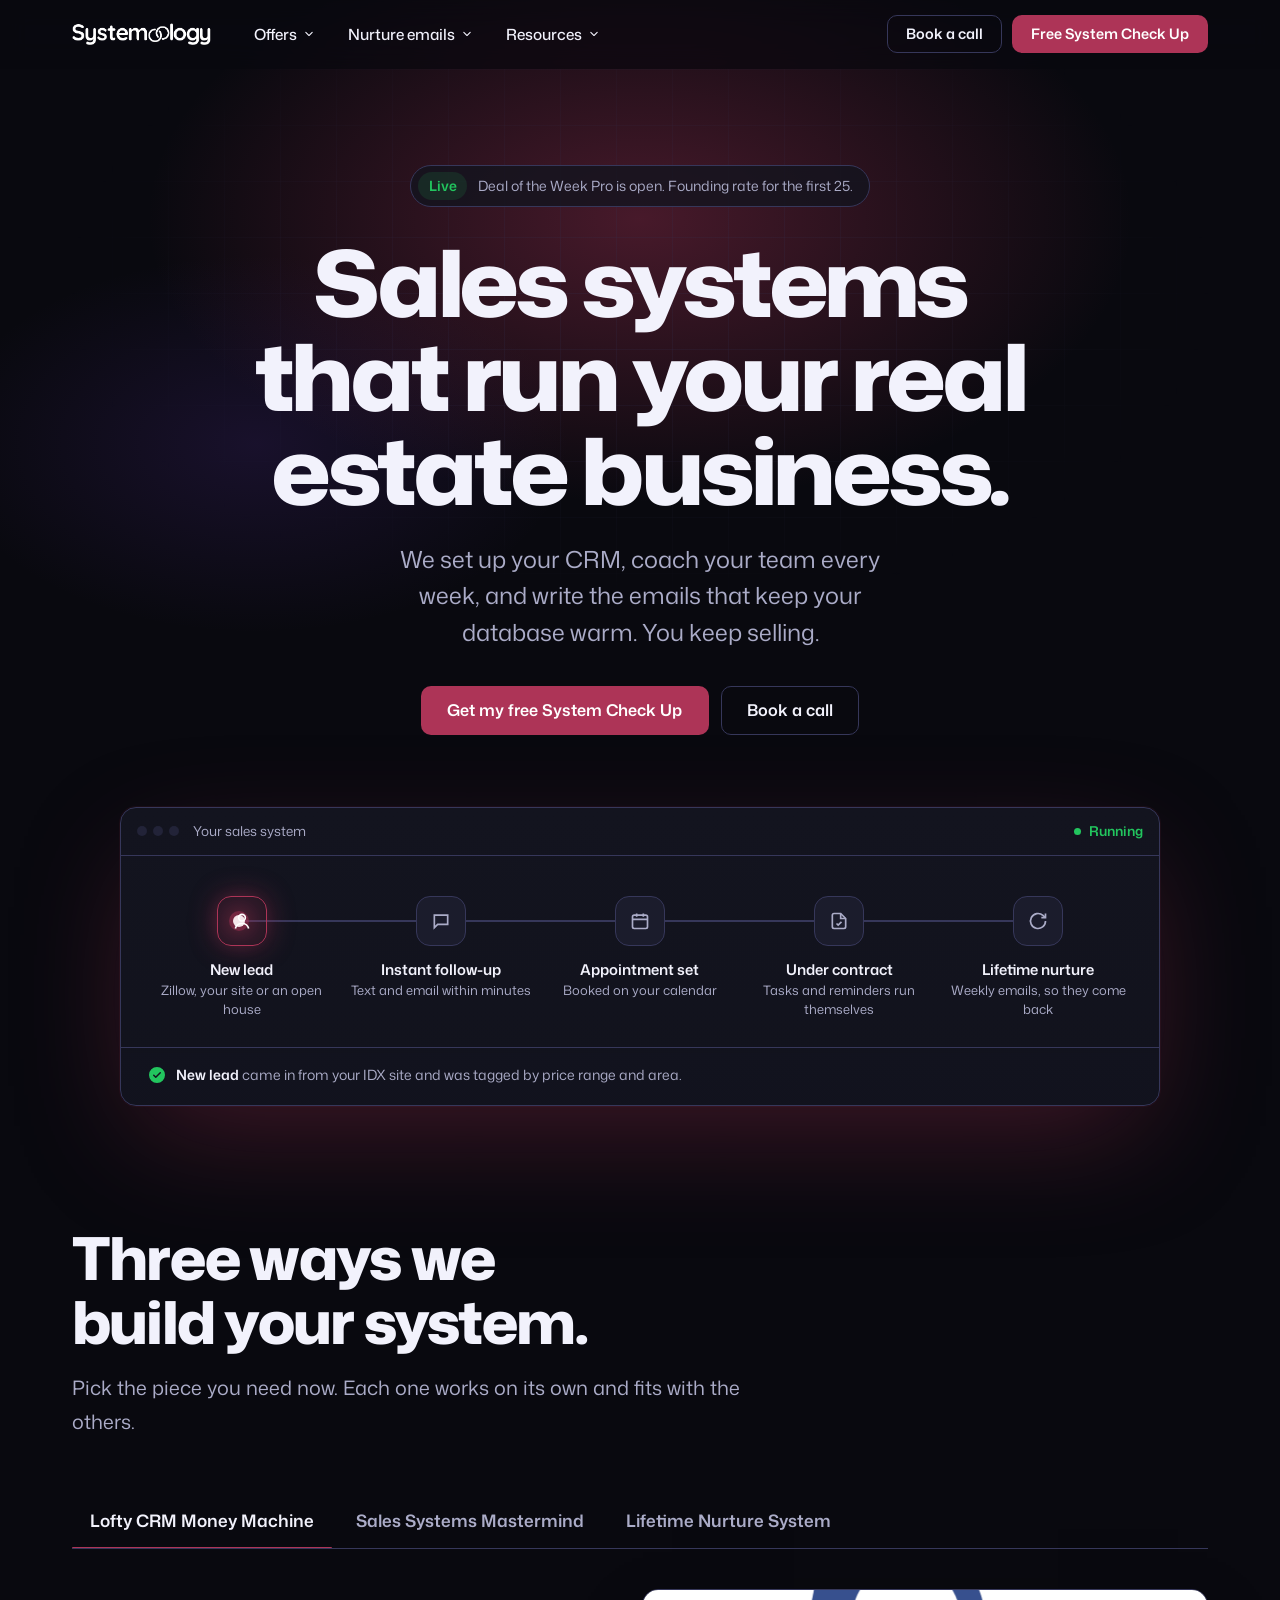
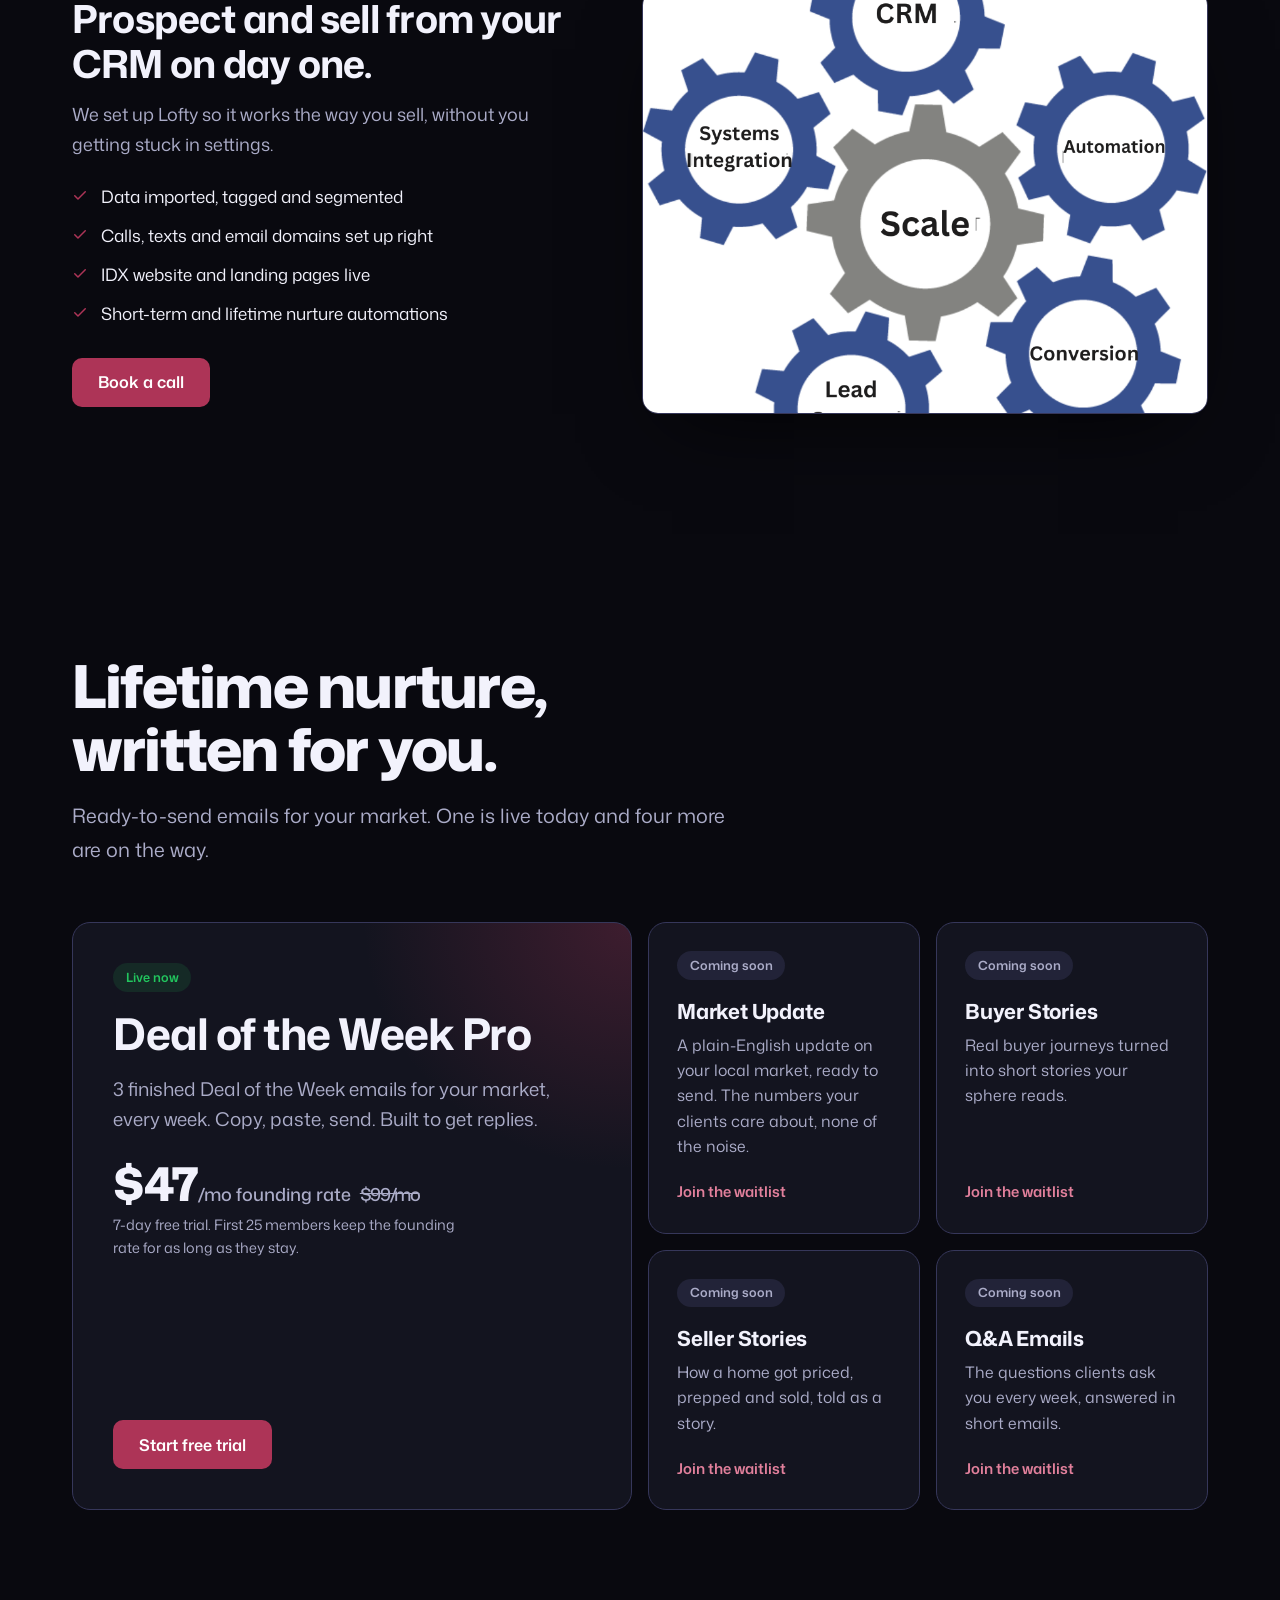
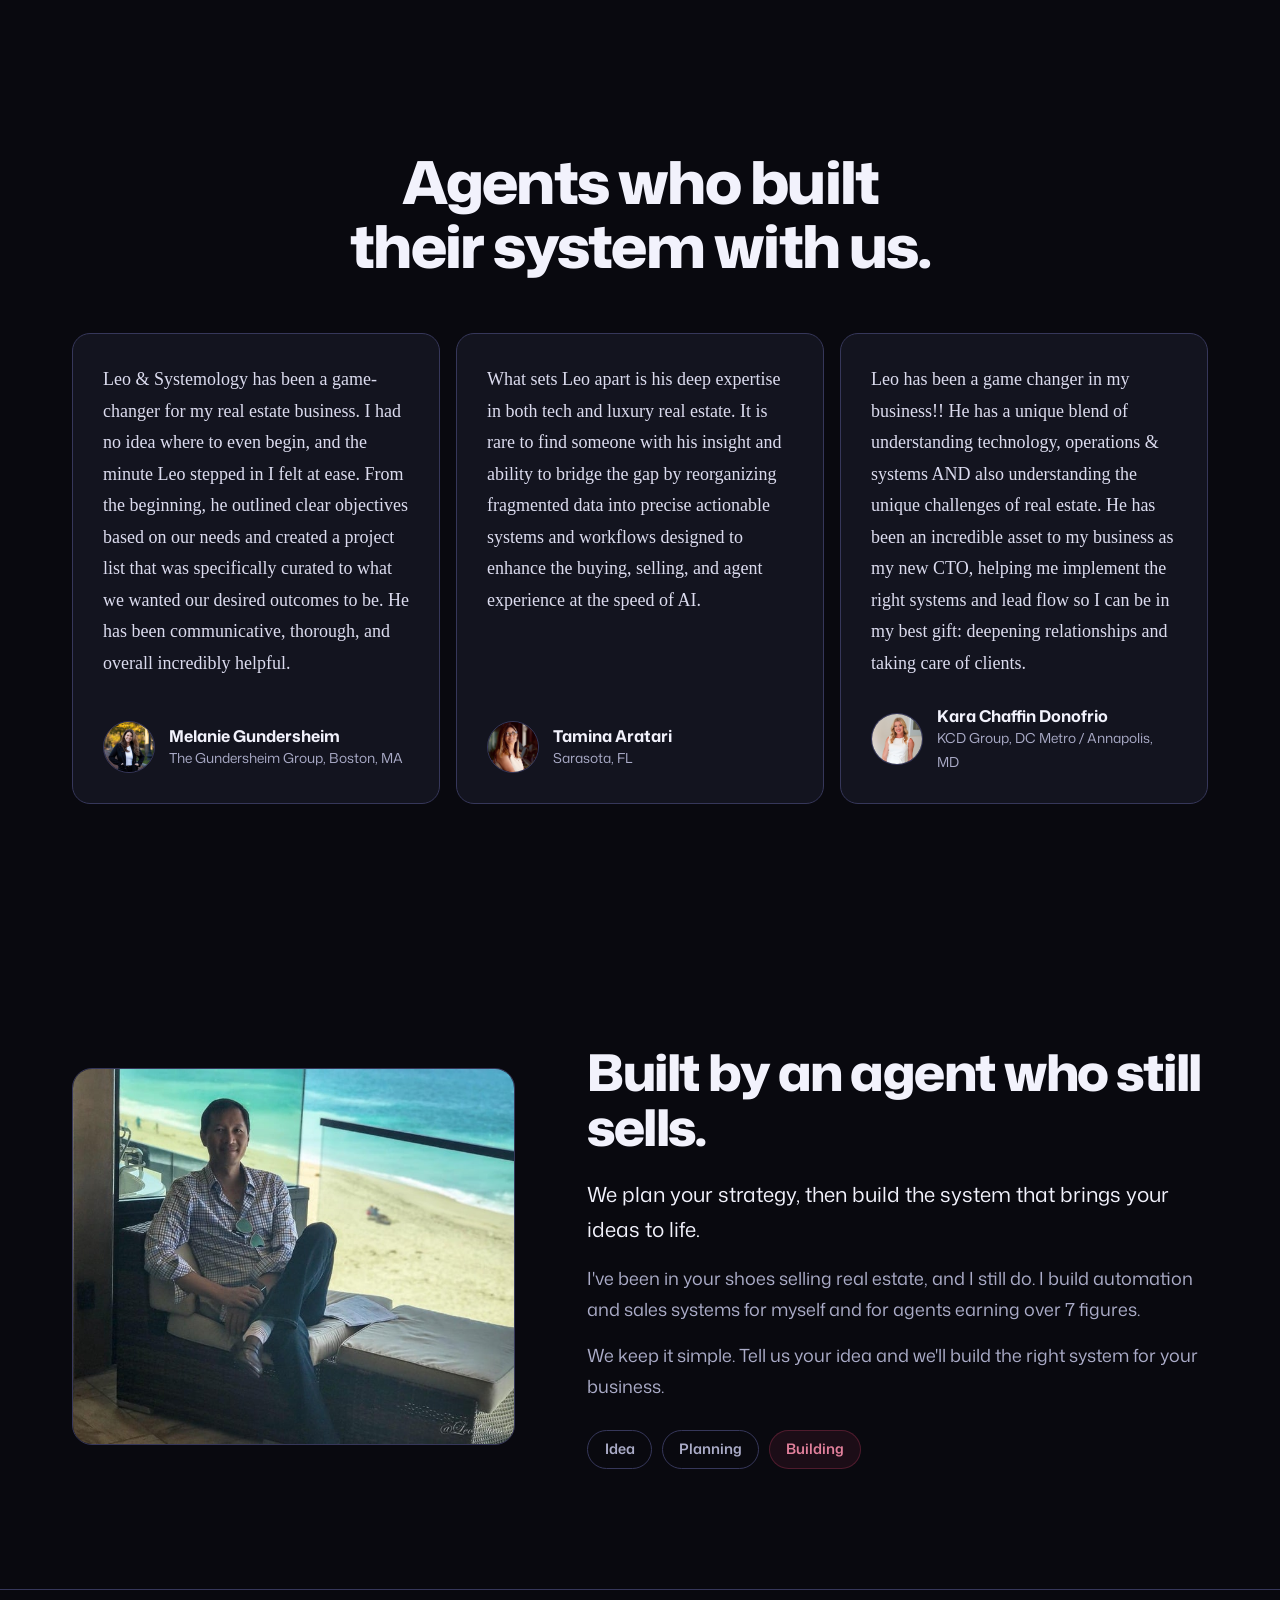
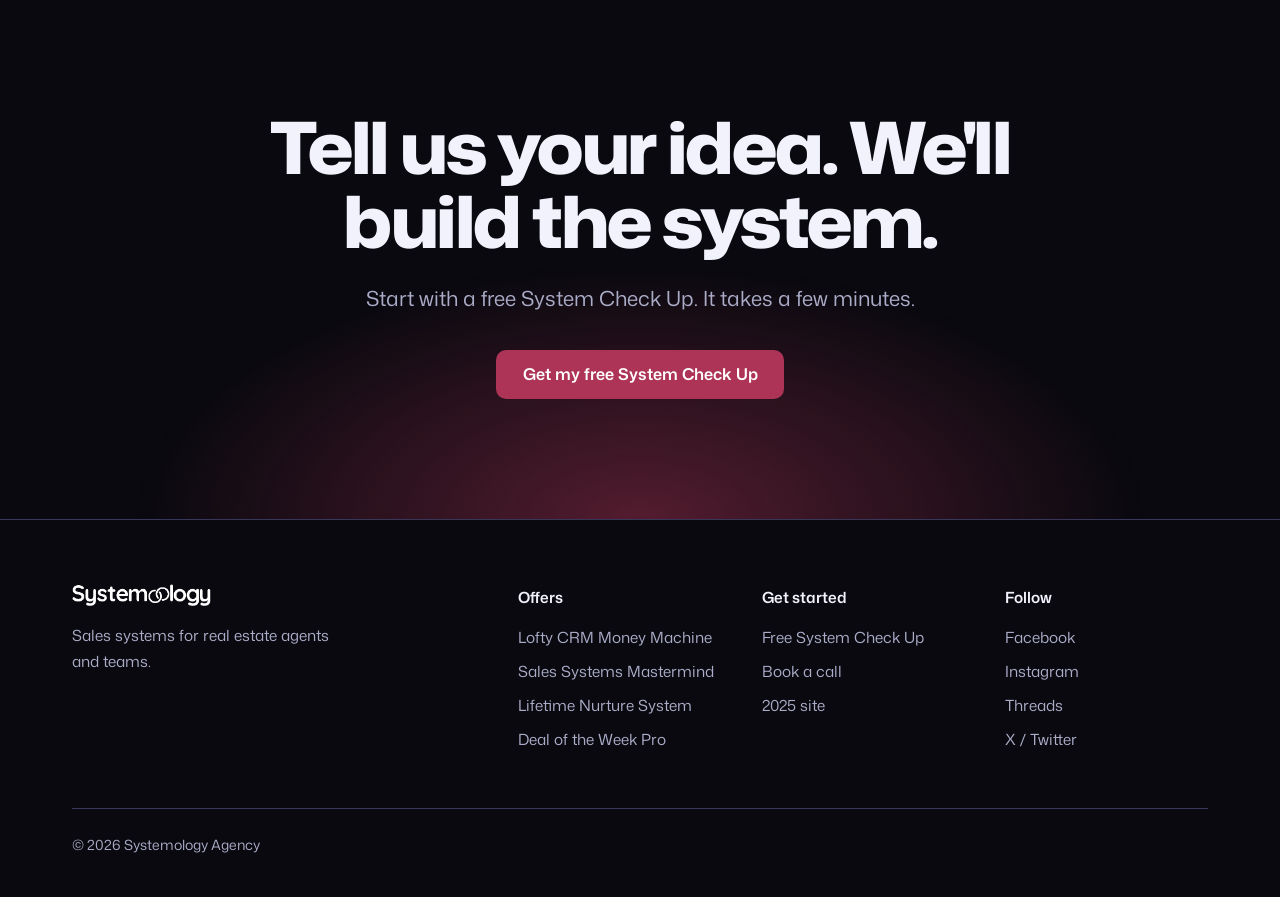
==== index.html @ 3170db70 "Move 2025 homepage to /2025 and launch new homepage New dark homepage modeled on github.com/home lay" ====
<!doctype html>
<html lang="en">
<head>
<meta charset="utf-8">
<meta name="viewport" content="width=device-width, initial-scale=1">
<title>Systemology Agency | Sales systems for real estate agents and teams</title>
<meta name="description" content="Systemology builds sales systems for real estate agents and teams: Lofty CRM setup, a weekly sales systems mastermind, and lifetime nurture emails.">
<meta property="og:title" content="Systemology Agency">
<meta property="og:description" content="Sales systems that run your real estate business. CRM setup, weekly coaching, and lifetime nurture emails.">
<meta property="og:type" content="website">
<meta name="theme-color" content="#09090f">
<link rel="icon" type="image/png" href="/assets/favicon.png">
<link rel="apple-touch-icon" href="/assets/favicon.png">
<link rel="preconnect" href="https://fonts.googleapis.com">
<link rel="preconnect" href="https://fonts.gstatic.com" crossorigin>
<link href="https://fonts.googleapis.com/css2?family=Mona+Sans:wdth,wght@75..125,400..900&display=swap" rel="stylesheet">
<link rel="stylesheet" href="/assets/home.css">
</head>
<body>

<header class="hdr" id="hdr">
  <div class="wrap">
    <a class="brand" href="/" target="_blank" rel="noopener noreferrer"><img src="/assets/logo.png" alt="Systemology"></a>
    <ul class="menu" id="menu">
      <li>
        <button class="menu-btn" aria-expanded="false">Offers <svg width="12" height="12" viewBox="0 0 16 16" fill="currentColor" aria-hidden="true"><path d="M12.78 5.22a.75.75 0 0 1 0 1.06l-4.25 4.25a.75.75 0 0 1-1.06 0L3.22 6.28a.75.75 0 0 1 1.06-1.06L8 8.94l3.72-3.72a.75.75 0 0 1 1.06 0Z"/></svg></button>
        <div class="mega">
          <a href="https://calendly.com/leochenrealtor/sss" target="_blank" rel="noopener noreferrer"><div class="ico"><svg width="18" height="18" viewBox="0 0 24 24" fill="none" stroke="currentColor" stroke-width="2" aria-hidden="true"><circle cx="12" cy="12" r="3"/><path d="M12 2v3M12 19v3M4.2 4.2l2.1 2.1M17.7 17.7l2.1 2.1M2 12h3M19 12h3M4.2 19.8l2.1-2.1M17.7 6.3l2.1-2.1"/></svg></div><div><b>Lofty CRM Money Machine</b><span>Your CRM set up to prospect and sell on day one</span></div></a>
          <a href="https://calendly.com/leochenrealtor/sss" target="_blank" rel="noopener noreferrer"><div class="ico"><svg width="18" height="18" viewBox="0 0 24 24" fill="none" stroke="currentColor" stroke-width="2" aria-hidden="true"><circle cx="9" cy="8" r="3.5"/><path d="M2.5 20c.8-3.5 3.4-5.5 6.5-5.5s5.7 2 6.5 5.5"/><path d="M16 4.5a3.5 3.5 0 0 1 0 7M18 14.8c1.9.8 3.1 2.6 3.5 5.2"/></svg></div><div><b>Sales Systems Mastermind</b><span>Weekly group coaching, Tuesdays at 1pm PT</span></div></a>
          <a href="/ltn/" target="_blank" rel="noopener noreferrer"><div class="ico"><svg width="18" height="18" viewBox="0 0 24 24" fill="none" stroke="currentColor" stroke-width="2" aria-hidden="true"><rect x="3" y="5" width="18" height="14" rx="2"/><path d="m3 7 9 6 9-6"/></svg></div><div><b>Lifetime Nurture System</b><span>Emails that keep your database warm for life</span></div></a>
        </div>
      </li>
      <li>
        <button class="menu-btn" aria-expanded="false">Nurture emails <svg width="12" height="12" viewBox="0 0 16 16" fill="currentColor" aria-hidden="true"><path d="M12.78 5.22a.75.75 0 0 1 0 1.06l-4.25 4.25a.75.75 0 0 1-1.06 0L3.22 6.28a.75.75 0 0 1 1.06-1.06L8 8.94l3.72-3.72a.75.75 0 0 1 1.06 0Z"/></svg></button>
        <div class="mega">
          <a href="https://systemology.agency/deal-of-the-week-pro/" target="_blank" rel="noopener noreferrer"><div class="ico"><svg width="18" height="18" viewBox="0 0 24 24" fill="none" stroke="currentColor" stroke-width="2" aria-hidden="true"><path d="M3 11 12 4l9 7"/><path d="M5 10v10h14V10"/></svg></div><div><b>Deal of the Week Pro</b><span>3 finished emails for your market, every Tuesday</span></div></a>
          <a href="/ltn/" target="_blank" rel="noopener noreferrer"><div class="ico"><svg width="18" height="18" viewBox="0 0 24 24" fill="none" stroke="currentColor" stroke-width="2" aria-hidden="true"><path d="M3 20h18M6 16l4-5 3 3 5-7"/></svg></div><div><b>Market Update</b><span>Your local numbers in plain English. Coming soon</span></div></a>
          <a href="/ltn/" target="_blank" rel="noopener noreferrer"><div class="ico"><svg width="18" height="18" viewBox="0 0 24 24" fill="none" stroke="currentColor" stroke-width="2" aria-hidden="true"><path d="M4 5h16v11H8l-4 4z"/></svg></div><div><b>Buyer, seller and Q&amp;A emails</b><span>Stories and answers your sphere reads. Coming soon</span></div></a>
        </div>
      </li>
      <li>
        <button class="menu-btn" aria-expanded="false">Resources <svg width="12" height="12" viewBox="0 0 16 16" fill="currentColor" aria-hidden="true"><path d="M12.78 5.22a.75.75 0 0 1 0 1.06l-4.25 4.25a.75.75 0 0 1-1.06 0L3.22 6.28a.75.75 0 0 1 1.06-1.06L8 8.94l3.72-3.72a.75.75 0 0 1 1.06 0Z"/></svg></button>
        <div class="mega">
          <a href="https://268whexy4zj.typeform.com/to/Vnj4U1fK" target="_blank" rel="noopener noreferrer"><div class="ico"><svg width="18" height="18" viewBox="0 0 24 24" fill="none" stroke="currentColor" stroke-width="2" aria-hidden="true"><path d="M9 11l3 3 8-8"/><path d="M20 12v7a2 2 0 0 1-2 2H5a2 2 0 0 1-2-2V5a2 2 0 0 1 2-2h11"/></svg></div><div><b>Free System Check Up</b><span>A short form, then a plan for your business</span></div></a>
          <a href="https://www.facebook.com/groups/2193749534159104" target="_blank" rel="noopener noreferrer"><div class="ico"><svg width="18" height="18" viewBox="0 0 24 24" fill="none" stroke="currentColor" stroke-width="2" aria-hidden="true"><circle cx="12" cy="12" r="9"/><path d="M8 14s1.5 2 4 2 4-2 4-2M9 9h.01M15 9h.01"/></svg></div><div><b>Facebook community</b><span>Agents swapping what works in their systems</span></div></a>
        </div>
      </li>
      <li class="m-only"><a class="btn primary" href="https://268whexy4zj.typeform.com/to/Vnj4U1fK" target="_blank" rel="noopener noreferrer">Get my free System Check Up</a></li>
      <li class="m-only"><a class="btn ghost" href="https://calendly.com/leochenrealtor/sss" target="_blank" rel="noopener noreferrer">Book a call</a></li>
    </ul>
    <div class="hdr-cta">
      <a class="btn ghost sm" href="https://calendly.com/leochenrealtor/sss" target="_blank" rel="noopener noreferrer">Book a call</a>
      <a class="btn primary sm" href="https://268whexy4zj.typeform.com/to/Vnj4U1fK" target="_blank" rel="noopener noreferrer">Free System Check Up</a>
    </div>
    <button class="burger" id="burger" aria-label="Open menu" aria-expanded="false"><svg width="18" height="18" viewBox="0 0 24 24" fill="none" stroke="currentColor" stroke-width="2" aria-hidden="true"><path d="M4 7h16M4 12h16M4 17h16"/></svg></button>
  </div>
</header>

<main>
<div class="hero">
  <div class="wrap">
    <a class="pill seq" href="https://systemology.agency/deal-of-the-week-pro/" target="_blank" rel="noopener noreferrer"><i>Live</i>Deal of the Week Pro is open. Founding rate for the first 25.</a>
    <h1 class="seq d1">Sales systems that run your real estate business.</h1>
    <p class="sub seq d2">We set up your CRM, coach your team every week, and write the emails that keep your database warm. You keep selling.</p>
    <div class="actions seq d3">
      <a class="btn primary" href="https://268whexy4zj.typeform.com/to/Vnj4U1fK" target="_blank" rel="noopener noreferrer">Get my free System Check Up</a>
      <a class="btn ghost" href="https://calendly.com/leochenrealtor/sss" target="_blank" rel="noopener noreferrer">Book a call</a>
    </div>

    <div class="window seq d4" aria-label="Example of a lead moving through a Systemology sales system">
      <div class="bar"><div class="dots"><i></i><i></i><i></i></div>Your sales system<span class="live">Running</span></div>
      <div class="flow" id="flow">
        <div class="track" aria-hidden="true"><div class="pulse"></div></div>
        <div class="node"><div class="dot"><svg width="20" height="20" viewBox="0 0 24 24" fill="none" stroke="currentColor" stroke-width="2" aria-hidden="true"><circle cx="12" cy="8" r="4"/><path d="M4 21c1-4 4.2-6 8-6s7 2 8 6"/></svg></div><div><b>New lead</b><span>Zillow, your site or an open house</span></div></div>
        <div class="node"><div class="dot"><svg width="20" height="20" viewBox="0 0 24 24" fill="none" stroke="currentColor" stroke-width="2" aria-hidden="true"><path d="M4 5h16v11H8l-4 4z"/></svg></div><div><b>Instant follow-up</b><span>Text and email within minutes</span></div></div>
        <div class="node"><div class="dot"><svg width="20" height="20" viewBox="0 0 24 24" fill="none" stroke="currentColor" stroke-width="2" aria-hidden="true"><rect x="3" y="5" width="18" height="16" rx="2"/><path d="M16 3v4M8 3v4M3 10h18"/></svg></div><div><b>Appointment set</b><span>Booked on your calendar</span></div></div>
        <div class="node"><div class="dot"><svg width="20" height="20" viewBox="0 0 24 24" fill="none" stroke="currentColor" stroke-width="2" aria-hidden="true"><path d="M14 3H6a2 2 0 0 0-2 2v14a2 2 0 0 0 2 2h12a2 2 0 0 0 2-2V9z"/><path d="M14 3v6h6M9 15l2 2 4-4"/></svg></div><div><b>Under contract</b><span>Tasks and reminders run themselves</span></div></div>
        <div class="node"><div class="dot"><svg width="20" height="20" viewBox="0 0 24 24" fill="none" stroke="currentColor" stroke-width="2" aria-hidden="true"><path d="M21 12a9 9 0 1 1-3-6.7L21 8"/><path d="M21 3v5h-5"/></svg></div><div><b>Lifetime nurture</b><span>Weekly emails, so they come back</span></div></div>
      </div>
      <div class="log" aria-live="off"><svg class="ok" width="16" height="16" viewBox="0 0 16 16" fill="currentColor" aria-hidden="true"><path d="M8 16A8 8 0 1 1 8 0a8 8 0 0 1 0 16Zm3.78-9.72a.75.75 0 0 0-1.06-1.06L6.75 9.19 5.28 7.72a.75.75 0 0 0-1.06 1.06l2 2a.75.75 0 0 0 1.06 0Z"/></svg><span class="msg" id="logmsg"><b>New lead</b> came in from your IDX site and was tagged by price range and area.</span></div>
    </div>
  </div>
</div>

<section id="offers">
  <div class="wrap">
    <div class="head">
      <h2>Three ways we build your system.</h2>
      <p>Pick the piece you need now. Each one works on its own and fits with the others.</p>
    </div>

    <div class="tabs" role="tablist" aria-label="Offers">
      <button class="tab" role="tab" id="t-crm" aria-controls="p-crm" aria-selected="true">Lofty CRM Money Machine</button>
      <button class="tab" role="tab" id="t-ssm" aria-controls="p-ssm" aria-selected="false" tabindex="-1">Sales Systems Mastermind</button>
      <button class="tab" role="tab" id="t-ltn" aria-controls="p-ltn" aria-selected="false" tabindex="-1">Lifetime Nurture System</button>
      <span class="ink" id="ink" aria-hidden="true"></span>
    </div>

    <div class="panels">
      <div class="panel" role="tabpanel" id="p-crm" aria-labelledby="t-crm">
        <div>
          <h3>Prospect and sell from your CRM on day one.</h3>
          <p>We set up Lofty so it works the way you sell, without you getting stuck in settings.</p>
          <ul class="checks">
            <li><svg width="16" height="16" viewBox="0 0 16 16" fill="currentColor" aria-hidden="true"><path d="M13.78 4.22a.75.75 0 0 1 0 1.06l-7.25 7.25a.75.75 0 0 1-1.06 0L2.22 9.28a.75.75 0 0 1 1.06-1.06L6 10.94l6.72-6.72a.75.75 0 0 1 1.06 0Z"/></svg>Data imported, tagged and segmented</li>
            <li><svg width="16" height="16" viewBox="0 0 16 16" fill="currentColor" aria-hidden="true"><path d="M13.78 4.22a.75.75 0 0 1 0 1.06l-7.25 7.25a.75.75 0 0 1-1.06 0L2.22 9.28a.75.75 0 0 1 1.06-1.06L6 10.94l6.72-6.72a.75.75 0 0 1 1.06 0Z"/></svg>Calls, texts and email domains set up right</li>
            <li><svg width="16" height="16" viewBox="0 0 16 16" fill="currentColor" aria-hidden="true"><path d="M13.78 4.22a.75.75 0 0 1 0 1.06l-7.25 7.25a.75.75 0 0 1-1.06 0L2.22 9.28a.75.75 0 0 1 1.06-1.06L6 10.94l6.72-6.72a.75.75 0 0 1 1.06 0Z"/></svg>IDX website and landing pages live</li>
            <li><svg width="16" height="16" viewBox="0 0 16 16" fill="currentColor" aria-hidden="true"><path d="M13.78 4.22a.75.75 0 0 1 0 1.06l-7.25 7.25a.75.75 0 0 1-1.06 0L2.22 9.28a.75.75 0 0 1 1.06-1.06L6 10.94l6.72-6.72a.75.75 0 0 1 1.06 0Z"/></svg>Short-term and lifetime nurture automations</li>
          </ul>
          <a class="btn primary" href="https://calendly.com/leochenrealtor/sss" target="_blank" rel="noopener noreferrer">Book a call</a>
        </div>
        <div class="shot"><img src="/assets/card-crm.png" alt="CRM, automation, scale and lead capture gears" loading="lazy"></div>
      </div>

      <div class="panel" role="tabpanel" id="p-ssm" aria-labelledby="t-ssm" hidden>
        <div>
          <h3>Weekly coaching for systems that run without you.</h3>
          <p>A group call for agents and teams. Bring the problem you hit this week and leave with the fix.</p>
          <ul class="checks">
            <li><svg width="16" height="16" viewBox="0 0 16 16" fill="currentColor" aria-hidden="true"><path d="M13.78 4.22a.75.75 0 0 1 0 1.06l-7.25 7.25a.75.75 0 0 1-1.06 0L2.22 9.28a.75.75 0 0 1 1.06-1.06L6 10.94l6.72-6.72a.75.75 0 0 1 1.06 0Z"/></svg>Live call every Tuesday, 1pm PT</li>
            <li><svg width="16" height="16" viewBox="0 0 16 16" fill="currentColor" aria-hidden="true"><path d="M13.78 4.22a.75.75 0 0 1 0 1.06l-7.25 7.25a.75.75 0 0 1-1.06 0L2.22 9.28a.75.75 0 0 1 1.06-1.06L6 10.94l6.72-6.72a.75.75 0 0 1 1.06 0Z"/></svg>Bring your real problems, leave with the fix</li>
            <li><svg width="16" height="16" viewBox="0 0 16 16" fill="currentColor" aria-hidden="true"><path d="M13.78 4.22a.75.75 0 0 1 0 1.06l-7.25 7.25a.75.75 0 0 1-1.06 0L2.22 9.28a.75.75 0 0 1 1.06-1.06L6 10.94l6.72-6.72a.75.75 0 0 1 1.06 0Z"/></svg>For solo agents and teams</li>
            <li><svg width="16" height="16" viewBox="0 0 16 16" fill="currentColor" aria-hidden="true"><path d="M13.78 4.22a.75.75 0 0 1 0 1.06l-7.25 7.25a.75.75 0 0 1-1.06 0L2.22 9.28a.75.75 0 0 1 1.06-1.06L6 10.94l6.72-6.72a.75.75 0 0 1 1.06 0Z"/></svg>Month to month, cancel anytime</li>
          </ul>
          <a class="btn primary" href="https://calendly.com/leochenrealtor/sss" target="_blank" rel="noopener noreferrer">Book a call</a>
        </div>
        <div class="shot"><img src="/assets/card-ssm.jpg" alt="Team planning on sticky notes" loading="lazy"></div>
      </div>

      <div class="panel" role="tabpanel" id="p-ltn" aria-labelledby="t-ltn" hidden>
        <div>
          <h3>Emails that keep your database warm for life.</h3>
          <p>Past clients and leads hear from you every week, so you are the agent they think of first.</p>
          <ul class="checks">
            <li><svg width="16" height="16" viewBox="0 0 16 16" fill="currentColor" aria-hidden="true"><path d="M13.78 4.22a.75.75 0 0 1 0 1.06l-7.25 7.25a.75.75 0 0 1-1.06 0L2.22 9.28a.75.75 0 0 1 1.06-1.06L6 10.94l6.72-6.72a.75.75 0 0 1 1.06 0Z"/></svg>Deal of the Week</li>
            <li><svg width="16" height="16" viewBox="0 0 16 16" fill="currentColor" aria-hidden="true"><path d="M13.78 4.22a.75.75 0 0 1 0 1.06l-7.25 7.25a.75.75 0 0 1-1.06 0L2.22 9.28a.75.75 0 0 1 1.06-1.06L6 10.94l6.72-6.72a.75.75 0 0 1 1.06 0Z"/></svg>Market updates</li>
            <li><svg width="16" height="16" viewBox="0 0 16 16" fill="currentColor" aria-hidden="true"><path d="M13.78 4.22a.75.75 0 0 1 0 1.06l-7.25 7.25a.75.75 0 0 1-1.06 0L2.22 9.28a.75.75 0 0 1 1.06-1.06L6 10.94l6.72-6.72a.75.75 0 0 1 1.06 0Z"/></svg>Buyer and seller stories</li>
            <li><svg width="16" height="16" viewBox="0 0 16 16" fill="currentColor" aria-hidden="true"><path d="M13.78 4.22a.75.75 0 0 1 0 1.06l-7.25 7.25a.75.75 0 0 1-1.06 0L2.22 9.28a.75.75 0 0 1 1.06-1.06L6 10.94l6.72-6.72a.75.75 0 0 1 1.06 0Z"/></svg>Q&amp;A emails</li>
          </ul>
          <a class="btn primary" href="/ltn/" target="_blank" rel="noopener noreferrer">See the system</a>
        </div>
        <div class="shot"><img src="/assets/card-ltn.jpg" alt="Lightbulb made of colored pieces" loading="lazy"></div>
      </div>
    </div>
  </div>
</section>

<section>
  <div class="wrap">
    <div class="head">
      <h2>Lifetime nurture, written for you.</h2>
      <p>Ready-to-send emails for your market. One is live today and four more are on the way.</p>
    </div>
    <div class="bento">
      <div class="tile big">
        <span class="tag on">Live now</span>
        <h3>Deal of the Week Pro</h3>
        <p>3 finished Deal of the Week emails for your market, every week. Copy, paste, send. Built to get replies.</p>
        <div class="price">$47<small>/mo founding rate</small><s>$99/mo</s></div>
        <p class="fine">7-day free trial. First 25 members keep the founding rate for as long as they stay.</p>
        <a class="btn primary" href="https://systemology.agency/deal-of-the-week-pro/" target="_blank" rel="noopener noreferrer">Start free trial</a>
      </div>
      <a class="tile" href="/ltn/" target="_blank" rel="noopener noreferrer">
        <span class="tag soon">Coming soon</span>
        <h3>Market Update</h3>
        <p>A plain-English update on your local market, ready to send. The numbers your clients care about, none of the noise.</p>
        <span class="more">Join the waitlist</span>
      </a>
      <a class="tile" href="/ltn/" target="_blank" rel="noopener noreferrer">
        <span class="tag soon">Coming soon</span>
        <h3>Buyer Stories</h3>
        <p>Real buyer journeys turned into short stories your sphere reads.</p>
        <span class="more">Join the waitlist</span>
      </a>
      <a class="tile" href="/ltn/" target="_blank" rel="noopener noreferrer">
        <span class="tag soon">Coming soon</span>
        <h3>Seller Stories</h3>
        <p>How a home got priced, prepped and sold, told as a story.</p>
        <span class="more">Join the waitlist</span>
      </a>
      <a class="tile" href="/ltn/" target="_blank" rel="noopener noreferrer">
        <span class="tag soon">Coming soon</span>
        <h3>Q&amp;A Emails</h3>
        <p>The questions clients ask you every week, answered in short emails.</p>
        <span class="more">Join the waitlist</span>
      </a>
    </div>
  </div>
</section>

<section>
  <div class="wrap">
    <div class="head center">
      <h2>Agents who built their system with us.</h2>
    </div>
    <div class="quotes">
      <figure class="quote">
        <blockquote>Leo &amp; Systemology has been a game-changer for my real estate business. I had no idea where to even begin, and the minute Leo stepped in I felt at ease. From the beginning, he outlined clear objectives based on our needs and created a project list that was specifically curated to what we wanted our desired outcomes to be. He has been communicative, thorough, and overall incredibly helpful.</blockquote>
        <figcaption class="who"><img src="/assets/t-melanie.jpg" alt="" loading="lazy"><div><b>Melanie Gundersheim</b><span>The Gundersheim Group, Boston, MA</span></div></figcaption>
      </figure>
      <figure class="quote">
        <blockquote>What sets Leo apart is his deep expertise in both tech and luxury real estate. It is rare to find someone with his insight and ability to bridge the gap by reorganizing fragmented data into precise actionable systems and workflows designed to enhance the buying, selling, and agent experience at the speed of AI.</blockquote>
        <figcaption class="who"><img src="/assets/t-tamina.png" alt="" loading="lazy" style="object-position:22% center"><div><b>Tamina Aratari</b><span>Sarasota, FL</span></div></figcaption>
      </figure>
      <figure class="quote">
        <blockquote>Leo has been a game changer in my business!! He has a unique blend of understanding technology, operations &amp; systems AND also understanding the unique challenges of real estate. He has been an incredible asset to my business as my new CTO, helping me implement the right systems and lead flow so I can be in my best gift: deepening relationships and taking care of clients.</blockquote>
        <figcaption class="who"><img src="/assets/t-kara.png" alt="" loading="lazy" style="object-position:center 20%"><div><b>Kara Chaffin Donofrio</b><span>KCD Group, DC Metro / Annapolis, MD</span></div></figcaption>
      </figure>
    </div>
  </div>
</section>

<section>
  <div class="wrap about">
    <div class="photo"><img src="/assets/leo.jpg" alt="Leo Chen, CEO of Systemology" loading="lazy"></div>
    <div>
      <h2>Built by an agent who still sells.</h2>
      <p class="big">We plan your strategy, then build the system that brings your ideas to life.</p>
      <p>I've been in your shoes selling real estate, and I still do. I build automation and sales systems for myself and for agents earning over 7 figures.</p>
      <p>We keep it simple. Tell us your idea and we'll build the right system for your business.</p>
      <ul class="idea" aria-label="How we work"><li>Idea</li><li>Planning</li><li>Building</li></ul>
    </div>
  </div>
</section>

<section class="closing">
  <div class="wrap">
    <h2>Tell us your idea. We'll build the system.</h2>
    <p>Start with a free System Check Up. It takes a few minutes.</p>
    <a class="btn primary" href="https://268whexy4zj.typeform.com/to/Vnj4U1fK" target="_blank" rel="noopener noreferrer">Get my free System Check Up</a>
  </div>
</section>
</main>

<footer>
  <div class="wrap">
    <div class="fgrid">
      <div>
        <img src="/assets/logo.png" alt="Systemology">
        <p>Sales systems for real estate agents and teams.</p>
      </div>
      <div>
        <h4>Offers</h4>
        <ul>
          <li><a href="https://calendly.com/leochenrealtor/sss" target="_blank" rel="noopener noreferrer">Lofty CRM Money Machine</a></li>
          <li><a href="https://calendly.com/leochenrealtor/sss" target="_blank" rel="noopener noreferrer">Sales Systems Mastermind</a></li>
          <li><a href="/ltn/" target="_blank" rel="noopener noreferrer">Lifetime Nurture System</a></li>
          <li><a href="https://systemology.agency/deal-of-the-week-pro/" target="_blank" rel="noopener noreferrer">Deal of the Week Pro</a></li>
        </ul>
      </div>
      <div>
        <h4>Get started</h4>
        <ul>
          <li><a href="https://268whexy4zj.typeform.com/to/Vnj4U1fK" target="_blank" rel="noopener noreferrer">Free System Check Up</a></li>
          <li><a href="https://calendly.com/leochenrealtor/sss" target="_blank" rel="noopener noreferrer">Book a call</a></li>
          <li><a href="/2025/" target="_blank" rel="noopener noreferrer">2025 site</a></li>
        </ul>
      </div>
      <div>
        <h4>Follow</h4>
        <ul>
          <li><a href="https://www.facebook.com/groups/2193749534159104" target="_blank" rel="noopener noreferrer">Facebook</a></li>
          <li><a href="https://www.instagram.com/leochenre/" target="_blank" rel="noopener noreferrer">Instagram</a></li>
          <li><a href="https://www.threads.net/@leochenre" target="_blank" rel="noopener noreferrer">Threads</a></li>
          <li><a href="https://twitter.com/SAgency23" target="_blank" rel="noopener noreferrer">X / Twitter</a></li>
        </ul>
      </div>
    </div>
    <div class="legal">&copy; 2026 Systemology Agency</div>
  </div>
</footer>

<script src="/assets/home.js"></script>
</body>
</html>
---- assets/home.css ----
/* Systemology homepage (2026). Layout and motion patterns modeled on github.com/home,
   palette from Deal of the Week Pro. Base type per Rule 153 (18px / 1.7). */
:root{
  --bg:#09090f; --panel:#13141f; --panel2:#1b1c2c; --panel3:#222338; --line:#36375a;
  --text:#f2f2fc; --muted:#abacc8;
  --crimson:#ad3457; --crimson-deep:#943049; --crimson-bg:rgba(173,52,87,.12); --crimson-line:rgba(173,52,87,.35);
  --green:#22c55e; --green-bg:rgba(34,197,94,.12);
  --sans:'Mona Sans', -apple-system, BlinkMacSystemFont, 'Segoe UI', Roboto, Helvetica, Arial, sans-serif;
  --serif:Georgia, 'Times New Roman', Times, serif;
  --maxw:1200px;
}
*{ box-sizing:border-box; margin:0; padding:0; }
html{ font-size:18px; scroll-behavior:smooth; }
body{ background:var(--bg); color:var(--text); font-family:var(--sans); line-height:1.7; -webkit-font-smoothing:antialiased; overflow-x:hidden; }
img{ max-width:100%; display:block; }
a{ color:inherit; }
:focus-visible{ outline:2px solid var(--crimson); outline-offset:3px; border-radius:6px; }
.wrap{ max-width:var(--maxw); margin:0 auto; padding:0 16px; }
@media (min-width:700px){ .wrap{ padding:0 32px; } }

/* buttons */
.btn{ display:inline-flex; align-items:center; justify-content:center; gap:.5rem; font:600 .9rem/1 var(--sans); padding:.85rem 1.4rem; border-radius:10px; text-decoration:none; border:1px solid transparent; cursor:pointer; transition:background .15s, border-color .15s; white-space:nowrap; }
.btn.primary{ background:var(--crimson); color:#fff; }
.btn.primary:hover{ background:var(--crimson-deep); }
.btn.ghost{ background:transparent; color:var(--text); border-color:var(--line); }
.btn.ghost:hover{ border-color:var(--muted); }
.btn.sm{ padding:.6rem 1rem; font-size:.8rem; }

/* header + mega menu */
.hdr{ position:sticky; top:0; z-index:40; background:rgba(9,9,15,.72); backdrop-filter:saturate(160%) blur(14px); -webkit-backdrop-filter:saturate(160%) blur(14px); border-bottom:1px solid transparent; transition:border-color .2s; }
.hdr.scrolled{ border-bottom-color:rgba(54,55,90,.6); }
.hdr .wrap{ display:flex; align-items:center; gap:28px; height:68px; }
.brand img{ height:22px; width:auto; filter:invert(1) grayscale(1) brightness(2); }
.menu{ display:flex; gap:4px; list-style:none; flex:1; }
.menu > li{ position:relative; }
.menu-btn{ background:none; border:0; color:var(--text); font:500 .85rem var(--sans); padding:.55rem .8rem; border-radius:8px; cursor:pointer; display:flex; align-items:center; gap:.35rem; }
.menu-btn:hover, .menu > li.open .menu-btn{ background:var(--panel2); }
.menu-btn svg{ transition:transform .2s; }
.menu > li.open .menu-btn svg{ transform:rotate(180deg); }
.mega{ position:absolute; top:calc(100% + 10px); left:0; min-width:420px; background:var(--panel); border:1px solid var(--line); border-radius:14px; padding:10px; box-shadow:0 24px 48px rgba(0,0,0,.5); opacity:0; transform:translateY(-6px); pointer-events:none; transition:opacity .16s, transform .16s; }
.menu > li.open .mega{ opacity:1; transform:none; pointer-events:auto; }
.mega a{ display:grid; grid-template-columns:36px 1fr; gap:12px; padding:10px 12px; border-radius:10px; text-decoration:none; }
.mega a:hover{ background:var(--panel2); }
.mega .ico{ width:36px; height:36px; border-radius:9px; background:var(--crimson-bg); border:1px solid var(--crimson-line); display:grid; place-items:center; color:#e2809c; }
.mega b{ display:block; font-size:.85rem; font-weight:600; line-height:1.4; }
.mega span{ display:block; font-size:.75rem; color:var(--muted); line-height:1.5; }
.hdr-cta{ display:flex; gap:10px; }
.menu .m-only{ display:none; }
.burger{ display:none; background:none; border:1px solid var(--line); border-radius:8px; color:var(--text); width:40px; height:40px; cursor:pointer; margin-left:auto; }

/* hero */
.hero{ position:relative; padding:96px 0 0; text-align:center; isolation:isolate; }
.hero::before{ content:""; position:absolute; inset:-120px 0 auto; height:900px; z-index:-1;
  background:radial-gradient(ellipse 55% 45% at 50% 30%, rgba(173,52,87,.38), transparent 70%),
             radial-gradient(ellipse 35% 30% at 20% 55%, rgba(96,52,173,.18), transparent 70%); }
.hero::after{ content:""; position:absolute; inset:0 0 30%; z-index:-1; opacity:.5;
  background-image:linear-gradient(rgba(54,55,90,.35) 1px, transparent 1px), linear-gradient(90deg, rgba(54,55,90,.35) 1px, transparent 1px);
  background-size:56px 56px; mask-image:radial-gradient(ellipse 60% 60% at 50% 30%, #000 20%, transparent 75%); -webkit-mask-image:radial-gradient(ellipse 60% 60% at 50% 30%, #000 20%, transparent 75%); }
.pill{ display:inline-flex; align-items:center; gap:.6rem; font-size:.78rem; color:var(--muted); background:rgba(19,20,31,.8); border:1px solid var(--line); border-radius:99px; padding:.35rem .9rem .35rem .4rem; text-decoration:none; margin-bottom:28px; }
.pill i{ font-style:normal; background:var(--green-bg); color:var(--green); border-radius:99px; padding:.1rem .6rem; font-weight:600; }
.pill:hover{ border-color:var(--muted); color:var(--text); }
.hero h1{ font-size:clamp(2.6rem, 7.2vw, 5.4rem); font-weight:800; font-stretch:112%; line-height:1.02; letter-spacing:-.035em; max-width:14ch; margin:0 auto 24px; text-wrap:balance; }
.hero .sub{ font-size:clamp(1.05rem, 2vw, 1.3rem); color:var(--muted); max-width:38ch; margin:0 auto 36px; line-height:1.55; }
.hero .actions{ display:flex; gap:12px; justify-content:center; flex-wrap:wrap; }

/* hero load sequence */
.seq{ opacity:0; transform:translateY(14px); animation:rise .7s cubic-bezier(.2,.7,.2,1) forwards; }
.seq.d1{ animation-delay:.08s } .seq.d2{ animation-delay:.18s } .seq.d3{ animation-delay:.28s } .seq.d4{ animation-delay:.45s }
@keyframes rise{ to{ opacity:1; transform:none; } }

/* system map: the hero's product window */
.window{ margin:72px auto 0; max-width:1040px; text-align:left; background:linear-gradient(180deg, var(--panel) 0%, rgba(19,20,31,.92) 100%); border:1px solid var(--line); border-radius:16px; box-shadow:0 0 0 1px rgba(173,52,87,.08), 0 40px 120px -20px rgba(173,52,87,.35); overflow:hidden; }
.window .bar{ display:flex; align-items:center; gap:14px; padding:12px 16px; border-bottom:1px solid var(--line); font-size:.75rem; color:var(--muted); }
.dots{ display:flex; gap:6px; } .dots i{ width:10px; height:10px; border-radius:50%; background:var(--panel3); }
.live{ margin-left:auto; display:flex; align-items:center; gap:.45rem; color:var(--green); font-weight:600; }
.live::before{ content:""; width:7px; height:7px; border-radius:50%; background:var(--green); box-shadow:0 0 0 0 rgba(34,197,94,.6); animation:ping 2s infinite; }
@keyframes ping{ 70%{ box-shadow:0 0 0 8px rgba(34,197,94,0); } 100%{ box-shadow:0 0 0 0 rgba(34,197,94,0); } }
.flow{ position:relative; display:grid; grid-template-columns:repeat(5, 1fr); gap:14px; padding:40px 28px 28px; }
.track{ position:absolute; left:calc(10% + 14px); right:calc(10% + 14px); top:64px; height:2px; background:var(--line); }
.track::after{ content:""; position:absolute; inset:0; width:var(--fill, 0%); background:linear-gradient(90deg, var(--crimson-deep), var(--crimson)); transition:width .9s cubic-bezier(.4,0,.2,1); }
.pulse{ position:absolute; top:-5px; left:var(--fill, 0%); width:12px; height:12px; margin-left:-6px; border-radius:50%; background:#fff; box-shadow:0 0 0 4px rgba(173,52,87,.45), 0 0 24px 6px rgba(173,52,87,.7); transition:left .9s cubic-bezier(.4,0,.2,1); z-index:1; }
.node{ position:relative; text-align:center; }
.node .dot{ width:50px; height:50px; margin:0 auto 14px; border-radius:14px; background:var(--panel2); border:1px solid var(--line); display:grid; place-items:center; color:var(--muted); transition:all .35s; position:relative; z-index:2; }
.node.on .dot{ background:var(--crimson-bg); border-color:var(--crimson); color:#fff; box-shadow:0 0 28px rgba(173,52,87,.45); }
.node b{ display:block; font-size:.82rem; font-weight:600; line-height:1.35; }
.node span{ display:block; font-size:.72rem; color:var(--muted); line-height:1.45; margin-top:2px; }
.log{ border-top:1px solid var(--line); padding:14px 28px 18px; font-size:.78rem; color:var(--muted); min-height:58px; display:flex; align-items:center; gap:.6rem; }
.log b{ color:var(--text); font-weight:600; }
.log .ok{ color:var(--green); flex:none; }
.log .msg{ transition:opacity .25s; }

/* sections */
section{ padding:120px 0; }
.head{ max-width:760px; margin-bottom:56px; }
.head.center{ margin-left:auto; margin-right:auto; text-align:center; }
.head h2{ font-size:clamp(2rem, 4.6vw, 3.4rem); font-weight:800; font-stretch:108%; letter-spacing:-.03em; line-height:1.08; margin-bottom:18px; text-wrap:balance; }
.head p{ font-size:1.1rem; color:var(--muted); max-width:56ch; }
.head.center p{ margin:0 auto; }

/* offer tabs */
.tabs{ display:flex; gap:6px; border-bottom:1px solid var(--line); position:relative; overflow-x:auto; scrollbar-width:none; }
.tabs::-webkit-scrollbar{ display:none; }
.tab{ background:none; border:0; color:var(--muted); font:600 .95rem var(--sans); padding:14px 18px 16px; cursor:pointer; white-space:nowrap; transition:color .15s; }
.tab:hover, .tab[aria-selected="true"]{ color:var(--text); }
.ink{ position:absolute; bottom:-1px; height:2px; background:var(--crimson); border-radius:2px; transition:left .3s cubic-bezier(.4,0,.2,1), width .3s cubic-bezier(.4,0,.2,1); }
.panels{ margin-top:40px; }
.panel{ display:grid; grid-template-columns:minmax(0,1fr) minmax(0,1.1fr); gap:56px; align-items:center; }
.panel[hidden]{ display:none; }
.panel.show{ animation:swap .45s cubic-bezier(.2,.7,.2,1); }
@keyframes swap{ from{ opacity:0; transform:translateY(10px); } }
.panel h3{ font-size:clamp(1.6rem, 3vw, 2.2rem); font-weight:700; letter-spacing:-.02em; line-height:1.15; margin-bottom:14px; }
.panel p{ color:var(--muted); margin-bottom:22px; max-width:46ch; }
.checks{ list-style:none; margin-bottom:30px; display:grid; gap:10px; }
.checks li{ display:flex; gap:.7rem; align-items:flex-start; font-size:.95rem; }
.checks svg{ flex:none; margin-top:.3rem; color:var(--crimson); }
.shot{ border:1px solid var(--line); border-radius:16px; overflow:hidden; background:var(--panel); aspect-ratio:4/3; box-shadow:0 30px 80px -30px rgba(0,0,0,.8); }
.shot img{ width:100%; height:100%; object-fit:cover; }

/* nurture bento */
.bento{ display:grid; grid-template-columns:repeat(4, minmax(0,1fr)); gap:16px; }
.tile{ position:relative; background:var(--panel); border:1px solid var(--line); border-radius:18px; padding:28px; display:flex; flex-direction:column; overflow:hidden; text-decoration:none; isolation:isolate; }
.tile::before{ content:""; position:absolute; inset:0; z-index:-1; opacity:0; transition:opacity .3s;
  background:radial-gradient(420px circle at var(--mx, 50%) var(--my, 50%), rgba(173,52,87,.16), transparent 60%); }
.tile:hover::before{ opacity:1; }
.tile.big{ grid-column:span 2; grid-row:span 2; padding:40px; background:radial-gradient(ellipse 80% 70% at 100% 0%, rgba(173,52,87,.28), transparent 60%), var(--panel); }
.tag{ align-self:flex-start; font-size:.7rem; font-weight:600; border-radius:99px; padding:.2rem .7rem; margin-bottom:18px; }
.tag.on{ background:var(--green-bg); color:var(--green); }
.tag.soon{ background:var(--panel3); color:var(--muted); }
.tile h3{ font-size:1.15rem; font-weight:700; letter-spacing:-.01em; line-height:1.3; margin-bottom:8px; }
.tile.big h3{ font-size:clamp(1.8rem, 3.4vw, 2.6rem); letter-spacing:-.025em; line-height:1.1; margin-bottom:16px; }
.tile p{ font-size:.88rem; color:var(--muted); line-height:1.6; }
.tile.big p{ font-size:1.05rem; max-width:38ch; }
.tile .more{ margin-top:auto; padding-top:20px; font-size:.82rem; font-weight:600; color:#e2809c; }
.price{ margin:26px 0 6px; font-size:2.6rem; font-weight:800; letter-spacing:-.03em; line-height:1; }
.price small{ font-size:1rem; font-weight:500; color:var(--muted); letter-spacing:0; }
.price s{ font-size:1rem; font-weight:500; color:var(--muted); margin-left:.5rem; }
.fine{ font-size:.8rem !important; margin-bottom:26px; }
.tile.big .btn{ align-self:flex-start; margin-top:auto; }

/* stories */
.quotes{ display:grid; grid-template-columns:repeat(3, minmax(0,1fr)); gap:16px; }
.quote{ background:var(--panel); border:1px solid var(--line); border-radius:18px; padding:30px; display:flex; flex-direction:column; }
.quote blockquote{ font-family:var(--serif); font-size:1rem; line-height:1.75; color:#dcdcef; margin-bottom:26px; }
.who{ margin-top:auto; display:flex; align-items:center; gap:14px; }
.who img{ width:52px; height:52px; border-radius:50%; object-fit:cover; border:1px solid var(--line); }
.who b{ display:block; font-size:.9rem; line-height:1.3; }
.who span{ display:block; font-size:.76rem; color:var(--muted); }

/* about */
.about{ display:grid; grid-template-columns:minmax(0,5fr) minmax(0,7fr); gap:72px; align-items:center; }
.about .photo{ border-radius:20px; overflow:hidden; border:1px solid var(--line); aspect-ratio:4/3.4; }
.about .photo img{ width:100%; height:100%; object-fit:cover; }
.about h2{ font-size:clamp(1.9rem, 4vw, 2.8rem); font-weight:800; font-stretch:108%; letter-spacing:-.03em; line-height:1.1; margin-bottom:22px; }
.about p{ color:var(--muted); margin-bottom:16px; max-width:56ch; }
.about p.big{ color:var(--text); font-size:1.15rem; }
.idea{ display:flex; gap:10px; flex-wrap:wrap; margin-top:28px; list-style:none; }
.idea li{ font-size:.8rem; font-weight:600; border:1px solid var(--line); border-radius:99px; padding:.35rem .9rem; color:var(--muted); }
.idea li:last-child{ border-color:var(--crimson-line); color:#e2809c; background:var(--crimson-bg); }

/* closing */
.closing{ position:relative; text-align:center; isolation:isolate; overflow:hidden; border-top:1px solid var(--line); }
.closing::before{ content:""; position:absolute; left:50%; bottom:-280px; width:1100px; height:560px; transform:translateX(-50%); z-index:-1;
  background:radial-gradient(ellipse at center, rgba(173,52,87,.45), transparent 65%); }
.closing h2{ font-size:clamp(2.2rem, 5.6vw, 4.2rem); font-weight:800; font-stretch:112%; letter-spacing:-.035em; line-height:1.04; max-width:16ch; margin:0 auto 22px; text-wrap:balance; }
.closing p{ color:var(--muted); font-size:1.15rem; margin-bottom:34px; }

/* footer */
footer{ border-top:1px solid var(--line); padding:64px 0 40px; font-size:.85rem; }
.fgrid{ display:grid; grid-template-columns:2fr repeat(3, 1fr); gap:40px; }
.fgrid img{ height:22px; width:auto; filter:invert(1) grayscale(1) brightness(2); margin-bottom:16px; }
.fgrid p{ color:var(--muted); max-width:30ch; }
.fgrid h4{ font-size:.85rem; font-weight:600; margin-bottom:14px; }
.fgrid ul{ list-style:none; display:grid; gap:8px; }
.fgrid a{ color:var(--muted); text-decoration:none; }
.fgrid a:hover{ color:var(--text); text-decoration:underline; }
.legal{ margin-top:56px; padding-top:24px; border-top:1px solid var(--line); color:var(--muted); font-size:.78rem; }

/* responsive */
@media (max-width:1000px){
  .bento{ grid-template-columns:repeat(2, minmax(0,1fr)); }
  .quotes{ grid-template-columns:1fr; max-width:640px; margin:0 auto; }
  .fgrid{ grid-template-columns:1fr 1fr; }
  .fgrid > div:first-child{ grid-column:1 / -1; }
}
@media (max-width:900px){
  .menu, .hdr-cta{ display:none; }
  .burger{ display:grid; place-items:center; }
  .hdr.nav-open .menu{ display:flex; flex-direction:column; position:absolute; top:68px; left:0; right:0; background:var(--bg); border-bottom:1px solid var(--line); padding:12px 16px 20px; max-height:calc(100vh - 68px); overflow:auto; }
  .menu .m-only{ display:block; padding:8px .6rem 0; }
  .menu .m-only .btn{ width:100%; }
  .mega{ position:static; min-width:0; box-shadow:none; border:0; background:none; padding:0 0 8px; display:none; opacity:1; transform:none; pointer-events:auto; }
  .menu > li.open .mega{ display:block; }
  .menu-btn{ width:100%; justify-content:space-between; font-size:1rem; padding:.8rem .6rem; }
  .panel, .about{ grid-template-columns:1fr; gap:36px; }
  .panel .shot{ order:-1; }
  section{ padding:88px 0; }
}
@media (max-width:760px){
  .flow{ grid-template-columns:1fr; gap:18px; padding:28px 20px; }
  .track{ left:44px; right:auto; top:44px; bottom:44px; width:2px; height:auto; }
  .track::after{ width:100%; height:var(--fill, 0%); }
  .pulse{ left:-5px; top:var(--fill, 0%); margin:-6px 0 0; transition:top .9s cubic-bezier(.4,0,.2,1); }
  .node{ display:grid; grid-template-columns:50px 1fr; gap:16px; text-align:left; align-items:center; }
  .node .dot{ margin:0; }
  .log{ padding:14px 20px 18px; }
  .bento{ grid-template-columns:1fr; }
  .tile.big{ grid-column:auto; grid-row:auto; padding:30px; }
  .hero{ padding-top:64px; }
  .window{ margin-top:52px; }
  .hero .actions .btn{ width:100%; }
  .fgrid{ grid-template-columns:1fr; }
}
@media (prefers-reduced-motion:reduce){
  *, *::before, *::after{ animation-duration:.01ms !important; animation-iteration-count:1 !important; transition-duration:.01ms !important; }
  html{ scroll-behavior:auto; }
}
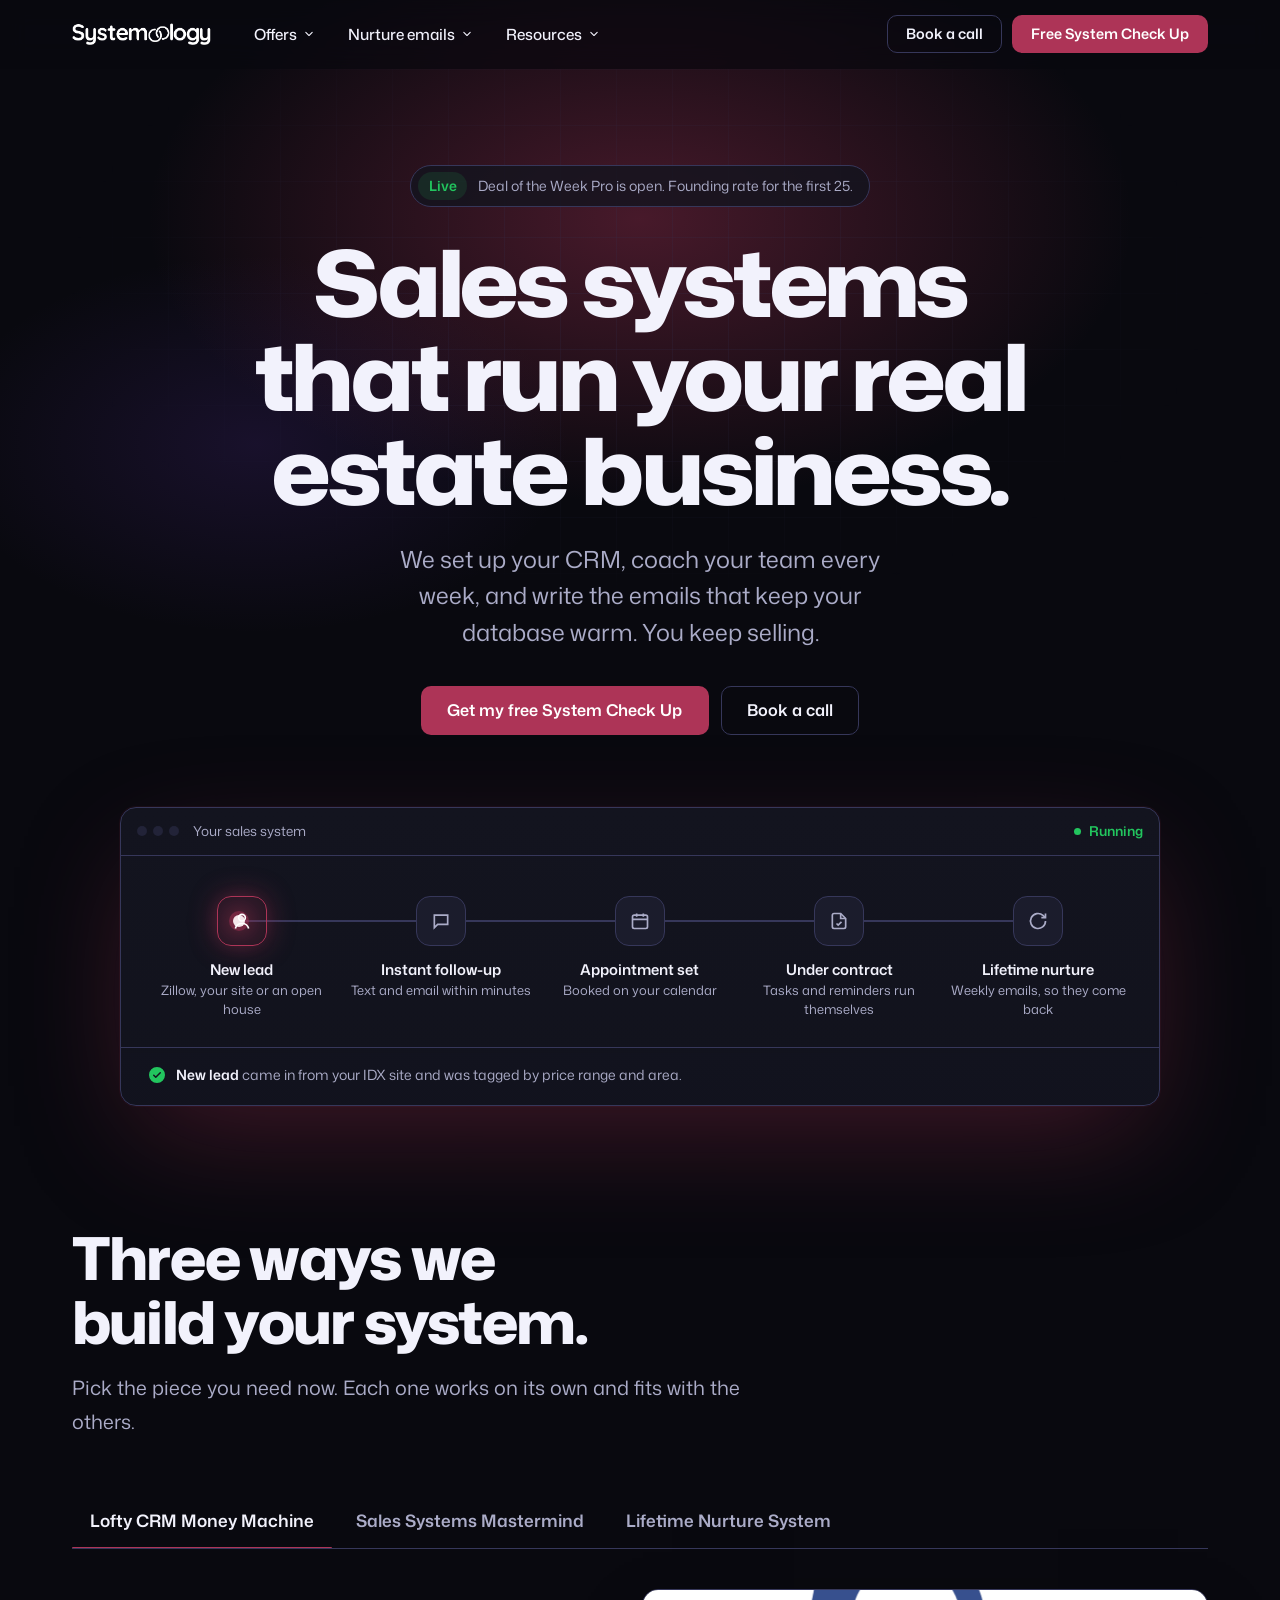
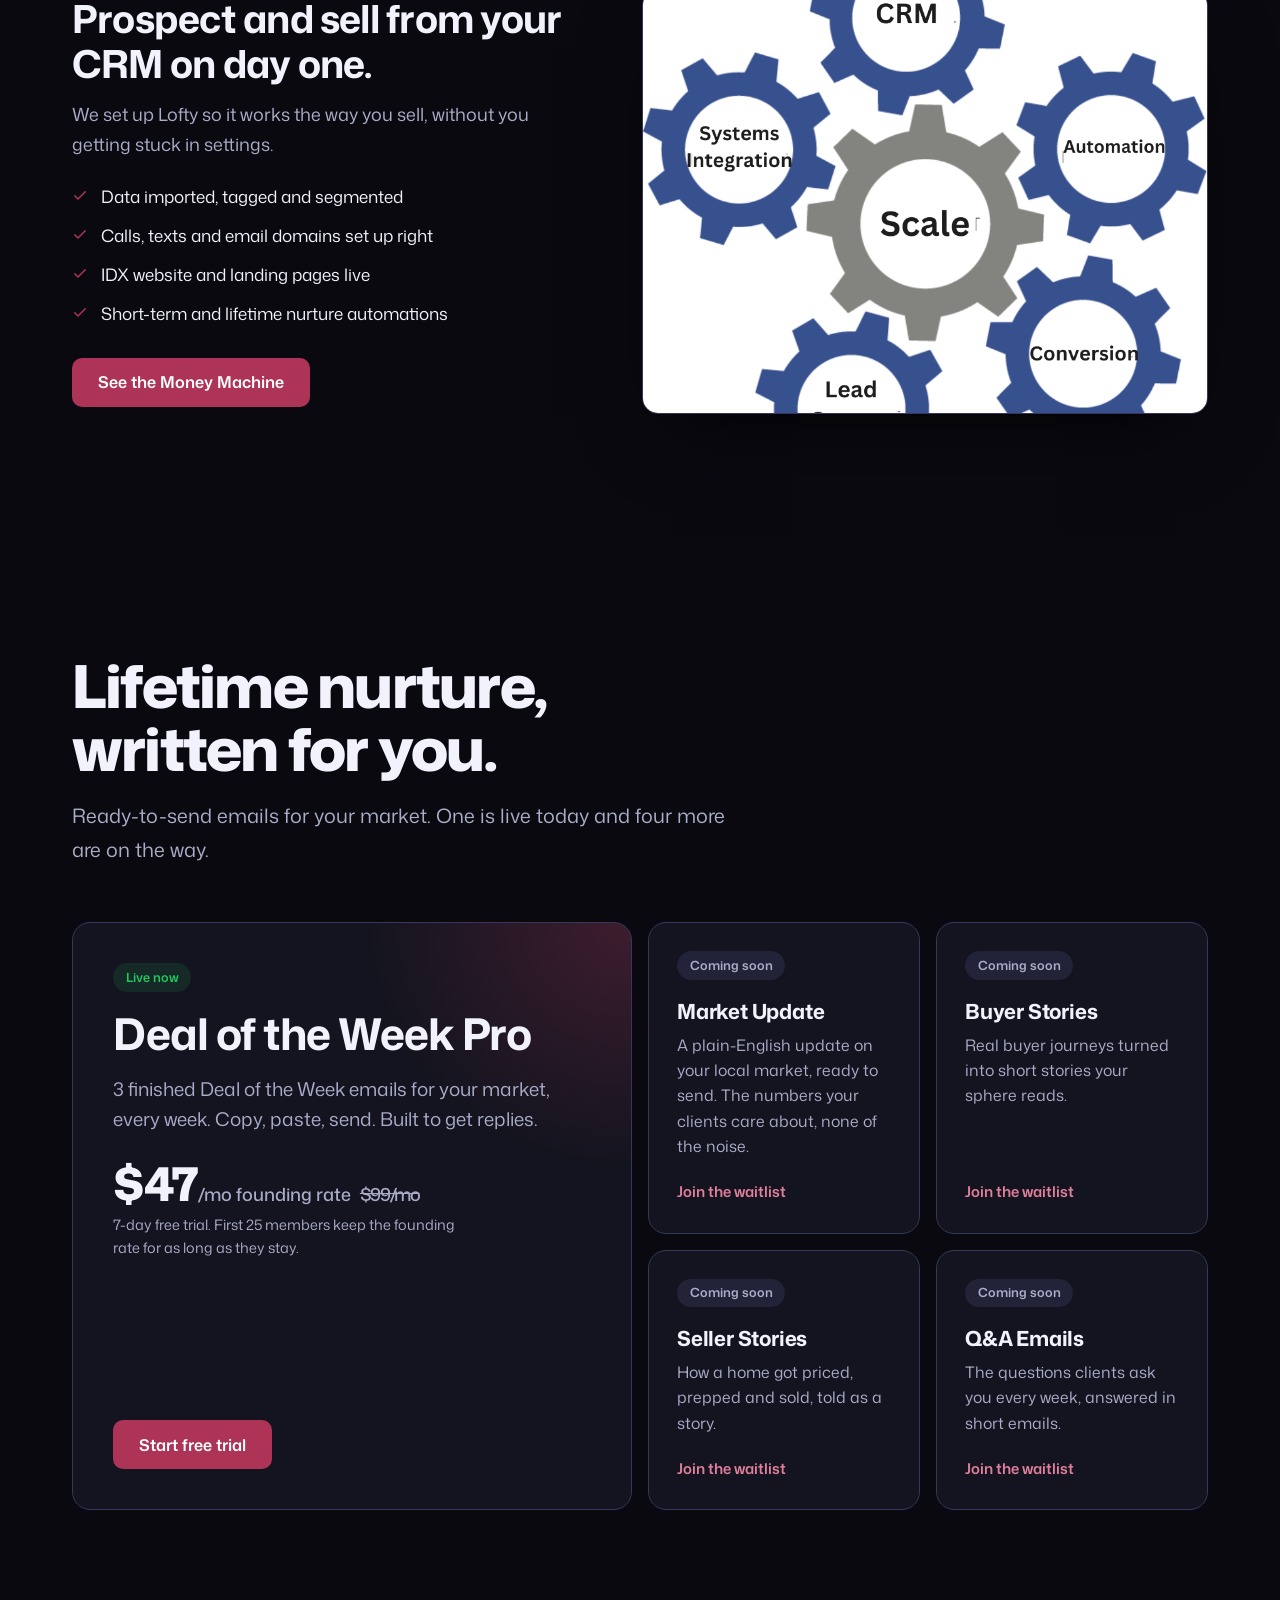
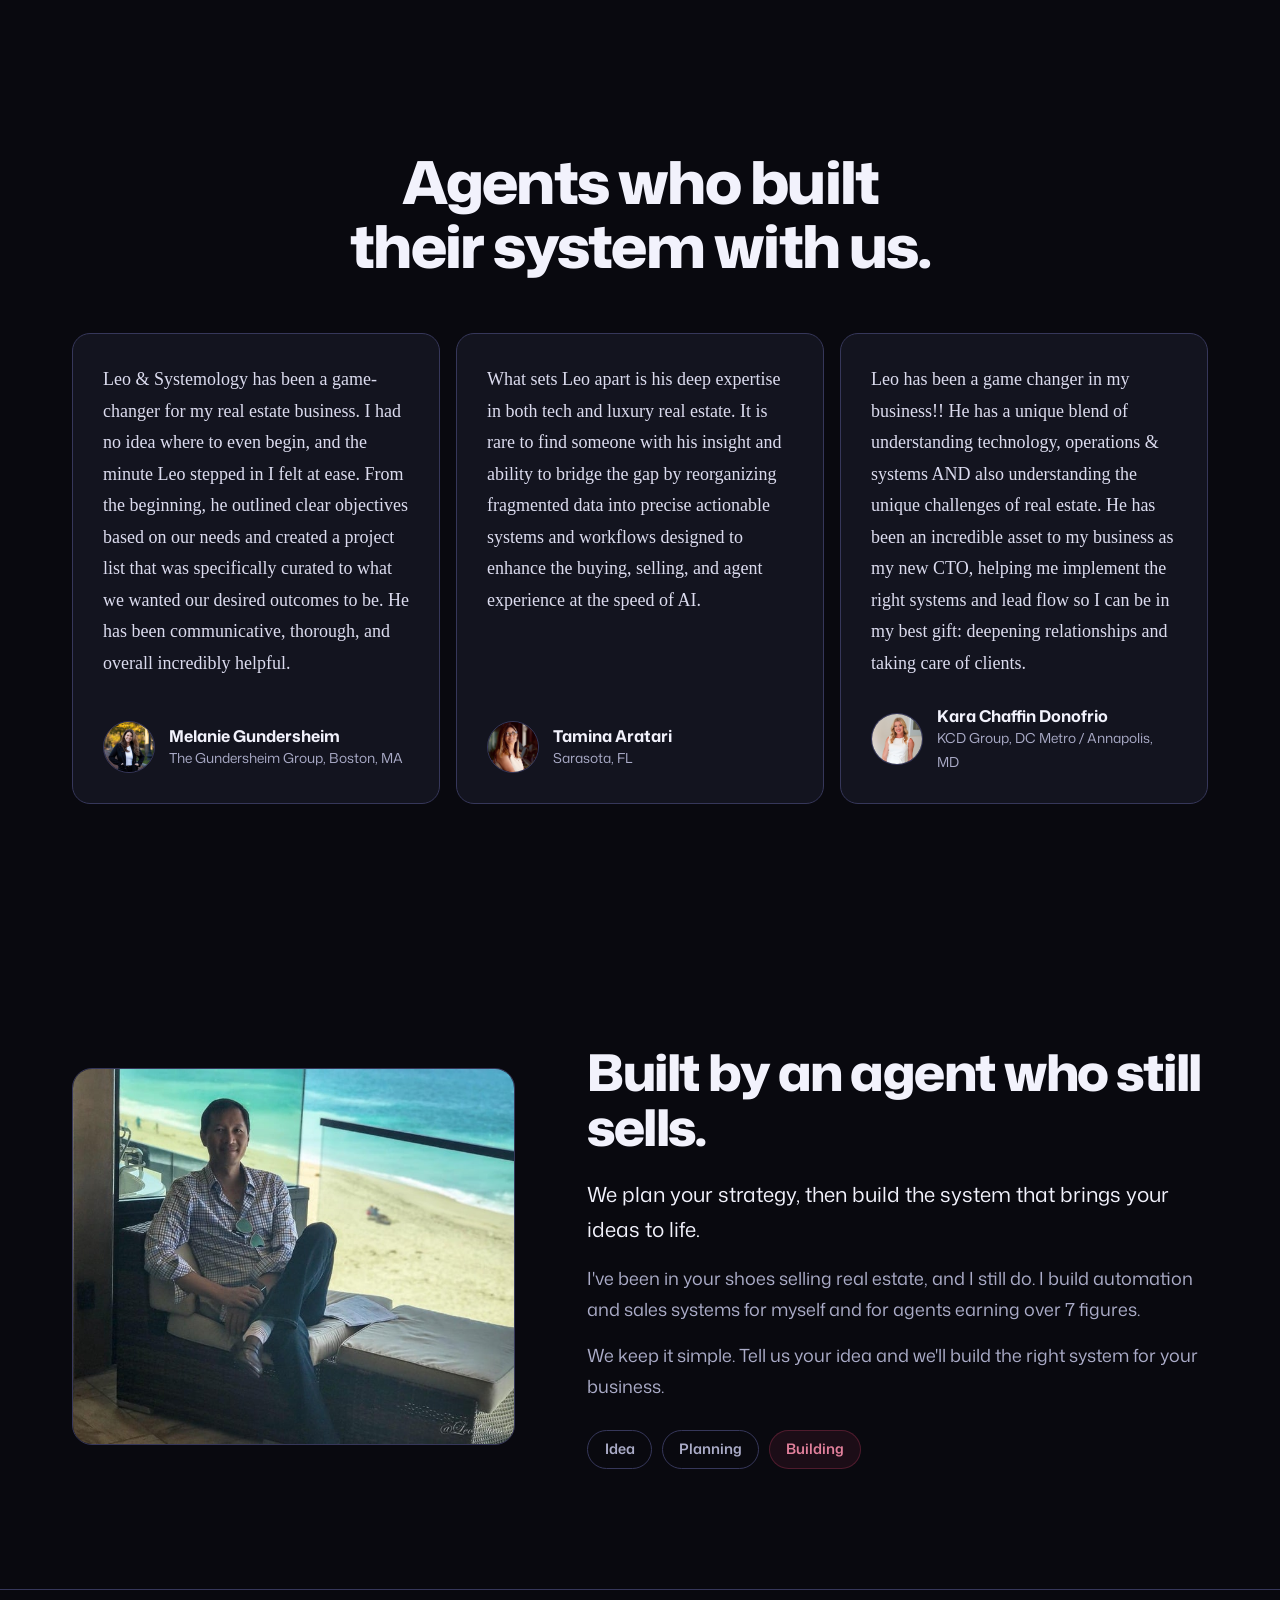
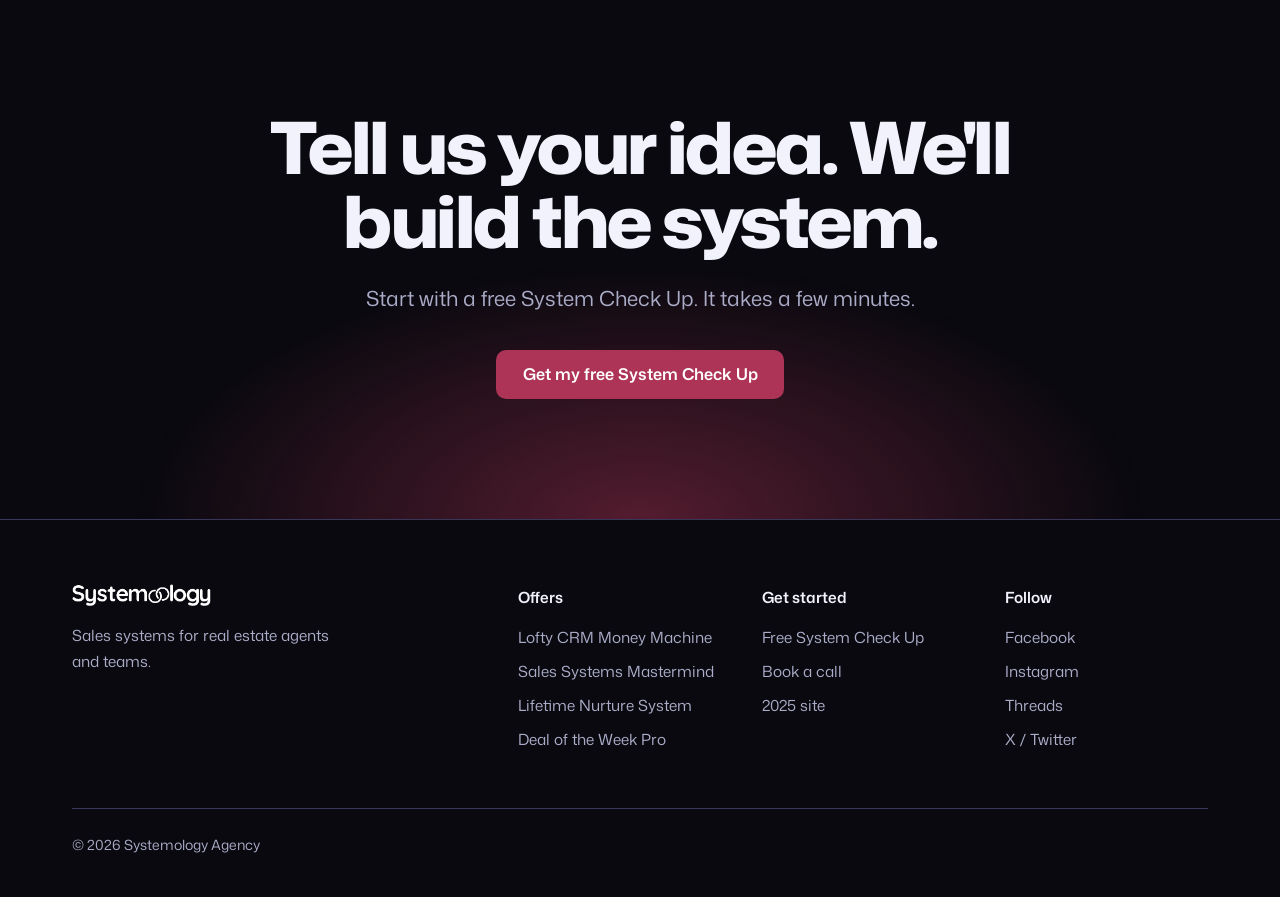
==== commit b5d85d15: "Add /crmmm Lofty CRM Money Machine page in new design Copy from the CRM Money Machine Canva design a" ====
--- a/index.html
+++ b/index.html
@@ -25,7 +25,7 @@
       <li>
         <button class="menu-btn" aria-expanded="false">Offers <svg width="12" height="12" viewBox="0 0 16 16" fill="currentColor" aria-hidden="true"><path d="M12.78 5.22a.75.75 0 0 1 0 1.06l-4.25 4.25a.75.75 0 0 1-1.06 0L3.22 6.28a.75.75 0 0 1 1.06-1.06L8 8.94l3.72-3.72a.75.75 0 0 1 1.06 0Z"/></svg></button>
         <div class="mega">
-          <a href="https://calendly.com/leochenrealtor/sss" target="_blank" rel="noopener noreferrer"><div class="ico"><svg width="18" height="18" viewBox="0 0 24 24" fill="none" stroke="currentColor" stroke-width="2" aria-hidden="true"><circle cx="12" cy="12" r="3"/><path d="M12 2v3M12 19v3M4.2 4.2l2.1 2.1M17.7 17.7l2.1 2.1M2 12h3M19 12h3M4.2 19.8l2.1-2.1M17.7 6.3l2.1-2.1"/></svg></div><div><b>Lofty CRM Money Machine</b><span>Your CRM set up to prospect and sell on day one</span></div></a>
+          <a href="/crmmm/" target="_blank" rel="noopener noreferrer"><div class="ico"><svg width="18" height="18" viewBox="0 0 24 24" fill="none" stroke="currentColor" stroke-width="2" aria-hidden="true"><circle cx="12" cy="12" r="3"/><path d="M12 2v3M12 19v3M4.2 4.2l2.1 2.1M17.7 17.7l2.1 2.1M2 12h3M19 12h3M4.2 19.8l2.1-2.1M17.7 6.3l2.1-2.1"/></svg></div><div><b>Lofty CRM Money Machine</b><span>Your CRM set up to prospect and sell on day one</span></div></a>
           <a href="https://calendly.com/leochenrealtor/sss" target="_blank" rel="noopener noreferrer"><div class="ico"><svg width="18" height="18" viewBox="0 0 24 24" fill="none" stroke="currentColor" stroke-width="2" aria-hidden="true"><circle cx="9" cy="8" r="3.5"/><path d="M2.5 20c.8-3.5 3.4-5.5 6.5-5.5s5.7 2 6.5 5.5"/><path d="M16 4.5a3.5 3.5 0 0 1 0 7M18 14.8c1.9.8 3.1 2.6 3.5 5.2"/></svg></div><div><b>Sales Systems Mastermind</b><span>Weekly group coaching, Tuesdays at 1pm PT</span></div></a>
           <a href="/ltn/" target="_blank" rel="noopener noreferrer"><div class="ico"><svg width="18" height="18" viewBox="0 0 24 24" fill="none" stroke="currentColor" stroke-width="2" aria-hidden="true"><rect x="3" y="5" width="18" height="14" rx="2"/><path d="m3 7 9 6 9-6"/></svg></div><div><b>Lifetime Nurture System</b><span>Emails that keep your database warm for life</span></div></a>
         </div>
@@ -107,7 +107,7 @@
             <li><svg width="16" height="16" viewBox="0 0 16 16" fill="currentColor" aria-hidden="true"><path d="M13.78 4.22a.75.75 0 0 1 0 1.06l-7.25 7.25a.75.75 0 0 1-1.06 0L2.22 9.28a.75.75 0 0 1 1.06-1.06L6 10.94l6.72-6.72a.75.75 0 0 1 1.06 0Z"/></svg>IDX website and landing pages live</li>
             <li><svg width="16" height="16" viewBox="0 0 16 16" fill="currentColor" aria-hidden="true"><path d="M13.78 4.22a.75.75 0 0 1 0 1.06l-7.25 7.25a.75.75 0 0 1-1.06 0L2.22 9.28a.75.75 0 0 1 1.06-1.06L6 10.94l6.72-6.72a.75.75 0 0 1 1.06 0Z"/></svg>Short-term and lifetime nurture automations</li>
           </ul>
-          <a class="btn primary" href="https://calendly.com/leochenrealtor/sss" target="_blank" rel="noopener noreferrer">Book a call</a>
+          <a class="btn primary" href="/crmmm/" target="_blank" rel="noopener noreferrer">See the Money Machine</a>
         </div>
         <div class="shot"><img src="/assets/card-crm.png" alt="CRM, automation, scale and lead capture gears" loading="lazy"></div>
       </div>
@@ -242,7 +242,7 @@
       <div>
         <h4>Offers</h4>
         <ul>
-          <li><a href="https://calendly.com/leochenrealtor/sss" target="_blank" rel="noopener noreferrer">Lofty CRM Money Machine</a></li>
+          <li><a href="/crmmm/" target="_blank" rel="noopener noreferrer">Lofty CRM Money Machine</a></li>
           <li><a href="https://calendly.com/leochenrealtor/sss" target="_blank" rel="noopener noreferrer">Sales Systems Mastermind</a></li>
           <li><a href="/ltn/" target="_blank" rel="noopener noreferrer">Lifetime Nurture System</a></li>
           <li><a href="https://systemology.agency/deal-of-the-week-pro/" target="_blank" rel="noopener noreferrer">Deal of the Week Pro</a></li>
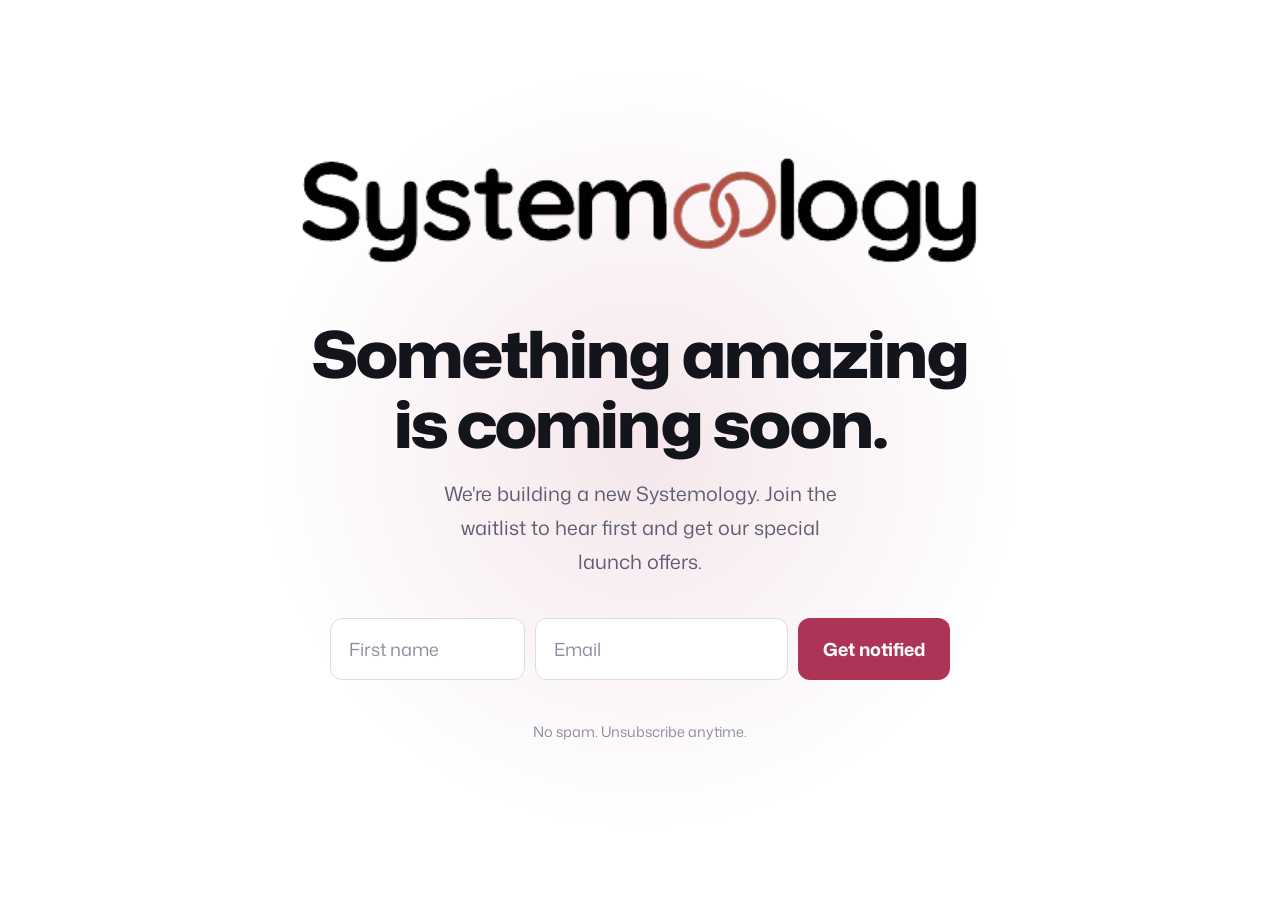
==== commit 6e4f3f47: "Coming-soon homepage with launch waitlist, move new homepage to /preview Co-Authored-By: Claude Opus" ====
--- a/index.html
+++ b/index.html
@@ -3,273 +3,42 @@
 <head>
 <meta charset="utf-8">
 <meta name="viewport" content="width=device-width, initial-scale=1">
-<title>Systemology Agency | Sales systems for real estate agents and teams</title>
-<meta name="description" content="Systemology builds sales systems for real estate agents and teams: Lofty CRM setup, a weekly sales systems mastermind, and lifetime nurture emails.">
+<title>Systemology Agency | Coming soon</title>
+<meta name="description" content="Something amazing is coming soon from Systemology. Join the waitlist for first access and special launch offers.">
 <meta property="og:title" content="Systemology Agency">
-<meta property="og:description" content="Sales systems that run your real estate business. CRM setup, weekly coaching, and lifetime nurture emails.">
+<meta property="og:description" content="Something amazing is coming soon. Join the waitlist for special launch offers.">
 <meta property="og:type" content="website">
-<meta name="theme-color" content="#09090f">
+<meta name="theme-color" content="#ffffff">
 <link rel="icon" type="image/png" href="/assets/favicon.png">
 <link rel="apple-touch-icon" href="/assets/favicon.png">
 <link rel="preconnect" href="https://fonts.googleapis.com">
 <link rel="preconnect" href="https://fonts.gstatic.com" crossorigin>
 <link href="https://fonts.googleapis.com/css2?family=Mona+Sans:wdth,wght@75..125,400..900&display=swap" rel="stylesheet">
-<link rel="stylesheet" href="/assets/home.css">
+<link rel="stylesheet" href="/assets/soon.css">
 </head>
 <body>
+<main class="soon">
+  <div class="glow" aria-hidden="true"></div>
+  <img class="logo" src="/assets/logo.png" alt="Systemology" width="475" height="75">
+  <h1>Something amazing is coming soon.</h1>
+  <p class="sub">We're building a new Systemology. Join the waitlist to hear first and get our special launch offers.</p>
 
-<header class="hdr" id="hdr">
-  <div class="wrap">
-    <a class="brand" href="/" target="_blank" rel="noopener noreferrer"><img src="/assets/logo.png" alt="Systemology"></a>
-    <ul class="menu" id="menu">
-      <li>
-        <button class="menu-btn" aria-expanded="false">Offers <svg width="12" height="12" viewBox="0 0 16 16" fill="currentColor" aria-hidden="true"><path d="M12.78 5.22a.75.75 0 0 1 0 1.06l-4.25 4.25a.75.75 0 0 1-1.06 0L3.22 6.28a.75.75 0 0 1 1.06-1.06L8 8.94l3.72-3.72a.75.75 0 0 1 1.06 0Z"/></svg></button>
-        <div class="mega">
-          <a href="/crmmm/" target="_blank" rel="noopener noreferrer"><div class="ico"><svg width="18" height="18" viewBox="0 0 24 24" fill="none" stroke="currentColor" stroke-width="2" aria-hidden="true"><circle cx="12" cy="12" r="3"/><path d="M12 2v3M12 19v3M4.2 4.2l2.1 2.1M17.7 17.7l2.1 2.1M2 12h3M19 12h3M4.2 19.8l2.1-2.1M17.7 6.3l2.1-2.1"/></svg></div><div><b>Lofty CRM Money Machine</b><span>Your CRM set up to prospect and sell on day one</span></div></a>
-          <a href="https://calendly.com/leochenrealtor/sss" target="_blank" rel="noopener noreferrer"><div class="ico"><svg width="18" height="18" viewBox="0 0 24 24" fill="none" stroke="currentColor" stroke-width="2" aria-hidden="true"><circle cx="9" cy="8" r="3.5"/><path d="M2.5 20c.8-3.5 3.4-5.5 6.5-5.5s5.7 2 6.5 5.5"/><path d="M16 4.5a3.5 3.5 0 0 1 0 7M18 14.8c1.9.8 3.1 2.6 3.5 5.2"/></svg></div><div><b>Sales Systems Mastermind</b><span>Weekly group coaching, Tuesdays at 1pm PT</span></div></a>
-          <a href="/ltn/" target="_blank" rel="noopener noreferrer"><div class="ico"><svg width="18" height="18" viewBox="0 0 24 24" fill="none" stroke="currentColor" stroke-width="2" aria-hidden="true"><rect x="3" y="5" width="18" height="14" rx="2"/><path d="m3 7 9 6 9-6"/></svg></div><div><b>Lifetime Nurture System</b><span>Emails that keep your database warm for life</span></div></a>
-        </div>
-      </li>
-      <li>
-        <button class="menu-btn" aria-expanded="false">Nurture emails <svg width="12" height="12" viewBox="0 0 16 16" fill="currentColor" aria-hidden="true"><path d="M12.78 5.22a.75.75 0 0 1 0 1.06l-4.25 4.25a.75.75 0 0 1-1.06 0L3.22 6.28a.75.75 0 0 1 1.06-1.06L8 8.94l3.72-3.72a.75.75 0 0 1 1.06 0Z"/></svg></button>
-        <div class="mega">
-          <a href="https://systemology.agency/deal-of-the-week-pro/" target="_blank" rel="noopener noreferrer"><div class="ico"><svg width="18" height="18" viewBox="0 0 24 24" fill="none" stroke="currentColor" stroke-width="2" aria-hidden="true"><path d="M3 11 12 4l9 7"/><path d="M5 10v10h14V10"/></svg></div><div><b>Deal of the Week Pro</b><span>3 finished emails for your market, every Tuesday</span></div></a>
-          <a href="/ltn/" target="_blank" rel="noopener noreferrer"><div class="ico"><svg width="18" height="18" viewBox="0 0 24 24" fill="none" stroke="currentColor" stroke-width="2" aria-hidden="true"><path d="M3 20h18M6 16l4-5 3 3 5-7"/></svg></div><div><b>Market Update</b><span>Your local numbers in plain English. Coming soon</span></div></a>
-          <a href="/ltn/" target="_blank" rel="noopener noreferrer"><div class="ico"><svg width="18" height="18" viewBox="0 0 24 24" fill="none" stroke="currentColor" stroke-width="2" aria-hidden="true"><path d="M4 5h16v11H8l-4 4z"/></svg></div><div><b>Buyer, seller and Q&amp;A emails</b><span>Stories and answers your sphere reads. Coming soon</span></div></a>
-        </div>
-      </li>
-      <li>
-        <button class="menu-btn" aria-expanded="false">Resources <svg width="12" height="12" viewBox="0 0 16 16" fill="currentColor" aria-hidden="true"><path d="M12.78 5.22a.75.75 0 0 1 0 1.06l-4.25 4.25a.75.75 0 0 1-1.06 0L3.22 6.28a.75.75 0 0 1 1.06-1.06L8 8.94l3.72-3.72a.75.75 0 0 1 1.06 0Z"/></svg></button>
-        <div class="mega">
-          <a href="https://268whexy4zj.typeform.com/to/Vnj4U1fK" target="_blank" rel="noopener noreferrer"><div class="ico"><svg width="18" height="18" viewBox="0 0 24 24" fill="none" stroke="currentColor" stroke-width="2" aria-hidden="true"><path d="M9 11l3 3 8-8"/><path d="M20 12v7a2 2 0 0 1-2 2H5a2 2 0 0 1-2-2V5a2 2 0 0 1 2-2h11"/></svg></div><div><b>Free System Check Up</b><span>A short form, then a plan for your business</span></div></a>
-          <a href="https://www.facebook.com/groups/2193749534159104" target="_blank" rel="noopener noreferrer"><div class="ico"><svg width="18" height="18" viewBox="0 0 24 24" fill="none" stroke="currentColor" stroke-width="2" aria-hidden="true"><circle cx="12" cy="12" r="9"/><path d="M8 14s1.5 2 4 2 4-2 4-2M9 9h.01M15 9h.01"/></svg></div><div><b>Facebook community</b><span>Agents swapping what works in their systems</span></div></a>
-        </div>
-      </li>
-      <li class="m-only"><a class="btn primary" href="https://268whexy4zj.typeform.com/to/Vnj4U1fK" target="_blank" rel="noopener noreferrer">Get my free System Check Up</a></li>
-      <li class="m-only"><a class="btn ghost" href="https://calendly.com/leochenrealtor/sss" target="_blank" rel="noopener noreferrer">Book a call</a></li>
-    </ul>
-    <div class="hdr-cta">
-      <a class="btn ghost sm" href="https://calendly.com/leochenrealtor/sss" target="_blank" rel="noopener noreferrer">Book a call</a>
-      <a class="btn primary sm" href="https://268whexy4zj.typeform.com/to/Vnj4U1fK" target="_blank" rel="noopener noreferrer">Free System Check Up</a>
+  <form id="wl" class="wl" novalidate>
+    <div id="wl-fields" class="fields">
+      <label class="sr" for="wl-name">First name</label>
+      <input id="wl-name" name="first_name" type="text" autocomplete="given-name" placeholder="First name" required>
+      <label class="sr" for="wl-email">Email</label>
+      <input id="wl-email" name="email" type="email" autocomplete="email" placeholder="Email" required>
+      <button id="wl-submit" type="submit">Get notified</button>
     </div>
-    <button class="burger" id="burger" aria-label="Open menu" aria-expanded="false"><svg width="18" height="18" viewBox="0 0 24 24" fill="none" stroke="currentColor" stroke-width="2" aria-hidden="true"><path d="M4 7h16M4 12h16M4 17h16"/></svg></button>
-  </div>
-</header>
-
-<main>
-<div class="hero">
-  <div class="wrap">
-    <a class="pill seq" href="https://systemology.agency/deal-of-the-week-pro/" target="_blank" rel="noopener noreferrer"><i>Live</i>Deal of the Week Pro is open. Founding rate for the first 25.</a>
-    <h1 class="seq d1">Sales systems that run your real estate business.</h1>
-    <p class="sub seq d2">We set up your CRM, coach your team every week, and write the emails that keep your database warm. You keep selling.</p>
-    <div class="actions seq d3">
-      <a class="btn primary" href="https://268whexy4zj.typeform.com/to/Vnj4U1fK" target="_blank" rel="noopener noreferrer">Get my free System Check Up</a>
-      <a class="btn ghost" href="https://calendly.com/leochenrealtor/sss" target="_blank" rel="noopener noreferrer">Book a call</a>
+    <p id="wl-err" class="err" role="alert"></p>
+    <div id="wl-done" class="done" hidden>
+      <svg width="22" height="22" viewBox="0 0 16 16" fill="currentColor" aria-hidden="true"><path d="M13.78 4.22a.75.75 0 0 1 0 1.06l-7.25 7.25a.75.75 0 0 1-1.06 0L2.22 9.28a.75.75 0 0 1 1.06-1.06L6 10.94l6.72-6.72a.75.75 0 0 1 1.06 0Z"/></svg>
+      <p><b>You're on the list.</b> Watch your inbox for launch offers.</p>
     </div>
-
-    <div class="window seq d4" aria-label="Example of a lead moving through a Systemology sales system">
-      <div class="bar"><div class="dots"><i></i><i></i><i></i></div>Your sales system<span class="live">Running</span></div>
-      <div class="flow" id="flow">
-        <div class="track" aria-hidden="true"><div class="pulse"></div></div>
-        <div class="node"><div class="dot"><svg width="20" height="20" viewBox="0 0 24 24" fill="none" stroke="currentColor" stroke-width="2" aria-hidden="true"><circle cx="12" cy="8" r="4"/><path d="M4 21c1-4 4.2-6 8-6s7 2 8 6"/></svg></div><div><b>New lead</b><span>Zillow, your site or an open house</span></div></div>
-        <div class="node"><div class="dot"><svg width="20" height="20" viewBox="0 0 24 24" fill="none" stroke="currentColor" stroke-width="2" aria-hidden="true"><path d="M4 5h16v11H8l-4 4z"/></svg></div><div><b>Instant follow-up</b><span>Text and email within minutes</span></div></div>
-        <div class="node"><div class="dot"><svg width="20" height="20" viewBox="0 0 24 24" fill="none" stroke="currentColor" stroke-width="2" aria-hidden="true"><rect x="3" y="5" width="18" height="16" rx="2"/><path d="M16 3v4M8 3v4M3 10h18"/></svg></div><div><b>Appointment set</b><span>Booked on your calendar</span></div></div>
-        <div class="node"><div class="dot"><svg width="20" height="20" viewBox="0 0 24 24" fill="none" stroke="currentColor" stroke-width="2" aria-hidden="true"><path d="M14 3H6a2 2 0 0 0-2 2v14a2 2 0 0 0 2 2h12a2 2 0 0 0 2-2V9z"/><path d="M14 3v6h6M9 15l2 2 4-4"/></svg></div><div><b>Under contract</b><span>Tasks and reminders run themselves</span></div></div>
-        <div class="node"><div class="dot"><svg width="20" height="20" viewBox="0 0 24 24" fill="none" stroke="currentColor" stroke-width="2" aria-hidden="true"><path d="M21 12a9 9 0 1 1-3-6.7L21 8"/><path d="M21 3v5h-5"/></svg></div><div><b>Lifetime nurture</b><span>Weekly emails, so they come back</span></div></div>
-      </div>
-      <div class="log" aria-live="off"><svg class="ok" width="16" height="16" viewBox="0 0 16 16" fill="currentColor" aria-hidden="true"><path d="M8 16A8 8 0 1 1 8 0a8 8 0 0 1 0 16Zm3.78-9.72a.75.75 0 0 0-1.06-1.06L6.75 9.19 5.28 7.72a.75.75 0 0 0-1.06 1.06l2 2a.75.75 0 0 0 1.06 0Z"/></svg><span class="msg" id="logmsg"><b>New lead</b> came in from your IDX site and was tagged by price range and area.</span></div>
-    </div>
-  </div>
-</div>
-
-<section id="offers">
-  <div class="wrap">
-    <div class="head">
-      <h2>Three ways we build your system.</h2>
-      <p>Pick the piece you need now. Each one works on its own and fits with the others.</p>
-    </div>
-
-    <div class="tabs" role="tablist" aria-label="Offers">
-      <button class="tab" role="tab" id="t-crm" aria-controls="p-crm" aria-selected="true">Lofty CRM Money Machine</button>
-      <button class="tab" role="tab" id="t-ssm" aria-controls="p-ssm" aria-selected="false" tabindex="-1">Sales Systems Mastermind</button>
-      <button class="tab" role="tab" id="t-ltn" aria-controls="p-ltn" aria-selected="false" tabindex="-1">Lifetime Nurture System</button>
-      <span class="ink" id="ink" aria-hidden="true"></span>
-    </div>
-
-    <div class="panels">
-      <div class="panel" role="tabpanel" id="p-crm" aria-labelledby="t-crm">
-        <div>
-          <h3>Prospect and sell from your CRM on day one.</h3>
-          <p>We set up Lofty so it works the way you sell, without you getting stuck in settings.</p>
-          <ul class="checks">
-            <li><svg width="16" height="16" viewBox="0 0 16 16" fill="currentColor" aria-hidden="true"><path d="M13.78 4.22a.75.75 0 0 1 0 1.06l-7.25 7.25a.75.75 0 0 1-1.06 0L2.22 9.28a.75.75 0 0 1 1.06-1.06L6 10.94l6.72-6.72a.75.75 0 0 1 1.06 0Z"/></svg>Data imported, tagged and segmented</li>
-            <li><svg width="16" height="16" viewBox="0 0 16 16" fill="currentColor" aria-hidden="true"><path d="M13.78 4.22a.75.75 0 0 1 0 1.06l-7.25 7.25a.75.75 0 0 1-1.06 0L2.22 9.28a.75.75 0 0 1 1.06-1.06L6 10.94l6.72-6.72a.75.75 0 0 1 1.06 0Z"/></svg>Calls, texts and email domains set up right</li>
-            <li><svg width="16" height="16" viewBox="0 0 16 16" fill="currentColor" aria-hidden="true"><path d="M13.78 4.22a.75.75 0 0 1 0 1.06l-7.25 7.25a.75.75 0 0 1-1.06 0L2.22 9.28a.75.75 0 0 1 1.06-1.06L6 10.94l6.72-6.72a.75.75 0 0 1 1.06 0Z"/></svg>IDX website and landing pages live</li>
-            <li><svg width="16" height="16" viewBox="0 0 16 16" fill="currentColor" aria-hidden="true"><path d="M13.78 4.22a.75.75 0 0 1 0 1.06l-7.25 7.25a.75.75 0 0 1-1.06 0L2.22 9.28a.75.75 0 0 1 1.06-1.06L6 10.94l6.72-6.72a.75.75 0 0 1 1.06 0Z"/></svg>Short-term and lifetime nurture automations</li>
-          </ul>
-          <a class="btn primary" href="/crmmm/" target="_blank" rel="noopener noreferrer">See the Money Machine</a>
-        </div>
-        <div class="shot"><img src="/assets/card-crm.png" alt="CRM, automation, scale and lead capture gears" loading="lazy"></div>
-      </div>
-
-      <div class="panel" role="tabpanel" id="p-ssm" aria-labelledby="t-ssm" hidden>
-        <div>
-          <h3>Weekly coaching for systems that run without you.</h3>
-          <p>A group call for agents and teams. Bring the problem you hit this week and leave with the fix.</p>
-          <ul class="checks">
-            <li><svg width="16" height="16" viewBox="0 0 16 16" fill="currentColor" aria-hidden="true"><path d="M13.78 4.22a.75.75 0 0 1 0 1.06l-7.25 7.25a.75.75 0 0 1-1.06 0L2.22 9.28a.75.75 0 0 1 1.06-1.06L6 10.94l6.72-6.72a.75.75 0 0 1 1.06 0Z"/></svg>Live call every Tuesday, 1pm PT</li>
-            <li><svg width="16" height="16" viewBox="0 0 16 16" fill="currentColor" aria-hidden="true"><path d="M13.78 4.22a.75.75 0 0 1 0 1.06l-7.25 7.25a.75.75 0 0 1-1.06 0L2.22 9.28a.75.75 0 0 1 1.06-1.06L6 10.94l6.72-6.72a.75.75 0 0 1 1.06 0Z"/></svg>Bring your real problems, leave with the fix</li>
-            <li><svg width="16" height="16" viewBox="0 0 16 16" fill="currentColor" aria-hidden="true"><path d="M13.78 4.22a.75.75 0 0 1 0 1.06l-7.25 7.25a.75.75 0 0 1-1.06 0L2.22 9.28a.75.75 0 0 1 1.06-1.06L6 10.94l6.72-6.72a.75.75 0 0 1 1.06 0Z"/></svg>For solo agents and teams</li>
-            <li><svg width="16" height="16" viewBox="0 0 16 16" fill="currentColor" aria-hidden="true"><path d="M13.78 4.22a.75.75 0 0 1 0 1.06l-7.25 7.25a.75.75 0 0 1-1.06 0L2.22 9.28a.75.75 0 0 1 1.06-1.06L6 10.94l6.72-6.72a.75.75 0 0 1 1.06 0Z"/></svg>Month to month, cancel anytime</li>
-          </ul>
-          <a class="btn primary" href="https://calendly.com/leochenrealtor/sss" target="_blank" rel="noopener noreferrer">Book a call</a>
-        </div>
-        <div class="shot"><img src="/assets/card-ssm.jpg" alt="Team planning on sticky notes" loading="lazy"></div>
-      </div>
-
-      <div class="panel" role="tabpanel" id="p-ltn" aria-labelledby="t-ltn" hidden>
-        <div>
-          <h3>Emails that keep your database warm for life.</h3>
-          <p>Past clients and leads hear from you every week, so you are the agent they think of first.</p>
-          <ul class="checks">
-            <li><svg width="16" height="16" viewBox="0 0 16 16" fill="currentColor" aria-hidden="true"><path d="M13.78 4.22a.75.75 0 0 1 0 1.06l-7.25 7.25a.75.75 0 0 1-1.06 0L2.22 9.28a.75.75 0 0 1 1.06-1.06L6 10.94l6.72-6.72a.75.75 0 0 1 1.06 0Z"/></svg>Deal of the Week</li>
-            <li><svg width="16" height="16" viewBox="0 0 16 16" fill="currentColor" aria-hidden="true"><path d="M13.78 4.22a.75.75 0 0 1 0 1.06l-7.25 7.25a.75.75 0 0 1-1.06 0L2.22 9.28a.75.75 0 0 1 1.06-1.06L6 10.94l6.72-6.72a.75.75 0 0 1 1.06 0Z"/></svg>Market updates</li>
-            <li><svg width="16" height="16" viewBox="0 0 16 16" fill="currentColor" aria-hidden="true"><path d="M13.78 4.22a.75.75 0 0 1 0 1.06l-7.25 7.25a.75.75 0 0 1-1.06 0L2.22 9.28a.75.75 0 0 1 1.06-1.06L6 10.94l6.72-6.72a.75.75 0 0 1 1.06 0Z"/></svg>Buyer and seller stories</li>
-            <li><svg width="16" height="16" viewBox="0 0 16 16" fill="currentColor" aria-hidden="true"><path d="M13.78 4.22a.75.75 0 0 1 0 1.06l-7.25 7.25a.75.75 0 0 1-1.06 0L2.22 9.28a.75.75 0 0 1 1.06-1.06L6 10.94l6.72-6.72a.75.75 0 0 1 1.06 0Z"/></svg>Q&amp;A emails</li>
-          </ul>
-          <a class="btn primary" href="/ltn/" target="_blank" rel="noopener noreferrer">See the system</a>
-        </div>
-        <div class="shot"><img src="/assets/card-ltn.jpg" alt="Lightbulb made of colored pieces" loading="lazy"></div>
-      </div>
-    </div>
-  </div>
-</section>
-
-<section>
-  <div class="wrap">
-    <div class="head">
-      <h2>Lifetime nurture, written for you.</h2>
-      <p>Ready-to-send emails for your market. One is live today and four more are on the way.</p>
-    </div>
-    <div class="bento">
-      <div class="tile big">
-        <span class="tag on">Live now</span>
-        <h3>Deal of the Week Pro</h3>
-        <p>3 finished Deal of the Week emails for your market, every week. Copy, paste, send. Built to get replies.</p>
-        <div class="price">$47<small>/mo founding rate</small><s>$99/mo</s></div>
-        <p class="fine">7-day free trial. First 25 members keep the founding rate for as long as they stay.</p>
-        <a class="btn primary" href="https://systemology.agency/deal-of-the-week-pro/" target="_blank" rel="noopener noreferrer">Start free trial</a>
-      </div>
-      <a class="tile" href="/ltn/" target="_blank" rel="noopener noreferrer">
-        <span class="tag soon">Coming soon</span>
-        <h3>Market Update</h3>
-        <p>A plain-English update on your local market, ready to send. The numbers your clients care about, none of the noise.</p>
-        <span class="more">Join the waitlist</span>
-      </a>
-      <a class="tile" href="/ltn/" target="_blank" rel="noopener noreferrer">
-        <span class="tag soon">Coming soon</span>
-        <h3>Buyer Stories</h3>
-        <p>Real buyer journeys turned into short stories your sphere reads.</p>
-        <span class="more">Join the waitlist</span>
-      </a>
-      <a class="tile" href="/ltn/" target="_blank" rel="noopener noreferrer">
-        <span class="tag soon">Coming soon</span>
-        <h3>Seller Stories</h3>
-        <p>How a home got priced, prepped and sold, told as a story.</p>
-        <span class="more">Join the waitlist</span>
-      </a>
-      <a class="tile" href="/ltn/" target="_blank" rel="noopener noreferrer">
-        <span class="tag soon">Coming soon</span>
-        <h3>Q&amp;A Emails</h3>
-        <p>The questions clients ask you every week, answered in short emails.</p>
-        <span class="more">Join the waitlist</span>
-      </a>
-    </div>
-  </div>
-</section>
-
-<section>
-  <div class="wrap">
-    <div class="head center">
-      <h2>Agents who built their system with us.</h2>
-    </div>
-    <div class="quotes">
-      <figure class="quote">
-        <blockquote>Leo &amp; Systemology has been a game-changer for my real estate business. I had no idea where to even begin, and the minute Leo stepped in I felt at ease. From the beginning, he outlined clear objectives based on our needs and created a project list that was specifically curated to what we wanted our desired outcomes to be. He has been communicative, thorough, and overall incredibly helpful.</blockquote>
-        <figcaption class="who"><img src="/assets/t-melanie.jpg" alt="" loading="lazy"><div><b>Melanie Gundersheim</b><span>The Gundersheim Group, Boston, MA</span></div></figcaption>
-      </figure>
-      <figure class="quote">
-        <blockquote>What sets Leo apart is his deep expertise in both tech and luxury real estate. It is rare to find someone with his insight and ability to bridge the gap by reorganizing fragmented data into precise actionable systems and workflows designed to enhance the buying, selling, and agent experience at the speed of AI.</blockquote>
-        <figcaption class="who"><img src="/assets/t-tamina.png" alt="" loading="lazy" style="object-position:22% center"><div><b>Tamina Aratari</b><span>Sarasota, FL</span></div></figcaption>
-      </figure>
-      <figure class="quote">
-        <blockquote>Leo has been a game changer in my business!! He has a unique blend of understanding technology, operations &amp; systems AND also understanding the unique challenges of real estate. He has been an incredible asset to my business as my new CTO, helping me implement the right systems and lead flow so I can be in my best gift: deepening relationships and taking care of clients.</blockquote>
-        <figcaption class="who"><img src="/assets/t-kara.png" alt="" loading="lazy" style="object-position:center 20%"><div><b>Kara Chaffin Donofrio</b><span>KCD Group, DC Metro / Annapolis, MD</span></div></figcaption>
-      </figure>
-    </div>
-  </div>
-</section>
-
-<section>
-  <div class="wrap about">
-    <div class="photo"><img src="/assets/leo.jpg" alt="Leo Chen, CEO of Systemology" loading="lazy"></div>
-    <div>
-      <h2>Built by an agent who still sells.</h2>
-      <p class="big">We plan your strategy, then build the system that brings your ideas to life.</p>
-      <p>I've been in your shoes selling real estate, and I still do. I build automation and sales systems for myself and for agents earning over 7 figures.</p>
-      <p>We keep it simple. Tell us your idea and we'll build the right system for your business.</p>
-      <ul class="idea" aria-label="How we work"><li>Idea</li><li>Planning</li><li>Building</li></ul>
-    </div>
-  </div>
-</section>
-
-<section class="closing">
-  <div class="wrap">
-    <h2>Tell us your idea. We'll build the system.</h2>
-    <p>Start with a free System Check Up. It takes a few minutes.</p>
-    <a class="btn primary" href="https://268whexy4zj.typeform.com/to/Vnj4U1fK" target="_blank" rel="noopener noreferrer">Get my free System Check Up</a>
-  </div>
-</section>
+  </form>
+  <p class="fine">No spam. Unsubscribe anytime.</p>
 </main>
-
-<footer>
-  <div class="wrap">
-    <div class="fgrid">
-      <div>
-        <img src="/assets/logo.png" alt="Systemology">
-        <p>Sales systems for real estate agents and teams.</p>
-      </div>
-      <div>
-        <h4>Offers</h4>
-        <ul>
-          <li><a href="/crmmm/" target="_blank" rel="noopener noreferrer">Lofty CRM Money Machine</a></li>
-          <li><a href="https://calendly.com/leochenrealtor/sss" target="_blank" rel="noopener noreferrer">Sales Systems Mastermind</a></li>
-          <li><a href="/ltn/" target="_blank" rel="noopener noreferrer">Lifetime Nurture System</a></li>
-          <li><a href="https://systemology.agency/deal-of-the-week-pro/" target="_blank" rel="noopener noreferrer">Deal of the Week Pro</a></li>
-        </ul>
-      </div>
-      <div>
-        <h4>Get started</h4>
-        <ul>
-          <li><a href="https://268whexy4zj.typeform.com/to/Vnj4U1fK" target="_blank" rel="noopener noreferrer">Free System Check Up</a></li>
-          <li><a href="https://calendly.com/leochenrealtor/sss" target="_blank" rel="noopener noreferrer">Book a call</a></li>
-          <li><a href="/2025/" target="_blank" rel="noopener noreferrer">2025 site</a></li>
-        </ul>
-      </div>
-      <div>
-        <h4>Follow</h4>
-        <ul>
-          <li><a href="https://www.facebook.com/groups/2193749534159104" target="_blank" rel="noopener noreferrer">Facebook</a></li>
-          <li><a href="https://www.instagram.com/leochenre/" target="_blank" rel="noopener noreferrer">Instagram</a></li>
-          <li><a href="https://www.threads.net/@leochenre" target="_blank" rel="noopener noreferrer">Threads</a></li>
-          <li><a href="https://twitter.com/SAgency23" target="_blank" rel="noopener noreferrer">X / Twitter</a></li>
-        </ul>
-      </div>
-    </div>
-    <div class="legal">&copy; 2026 Systemology Agency</div>
-  </div>
-</footer>
-
-<script src="/assets/home.js"></script>
+<script src="/assets/soon.js"></script>
 </body>
 </html>
--- a/assets/soon.css
+++ b/assets/soon.css
@@ -0,0 +1,42 @@
+/* Temporary coming-soon homepage. Light background so the logo shows in full color. */
+:root{
+  --bg:#ffffff; --text:#14141c; --muted:#5d5e72; --line:#dcdce6;
+  --crimson:#ad3457; --crimson-deep:#943049; --green:#16a34a;
+  --sans:"Mona Sans", system-ui, -apple-system, "Segoe UI", sans-serif;
+}
+*{ box-sizing:border-box; margin:0; padding:0; }
+html{ font-size:18px; }
+body{ background:var(--bg); color:var(--text); font-family:var(--sans); line-height:1.7; -webkit-font-smoothing:antialiased; overflow-x:hidden; }
+
+.soon{ position:relative; min-height:100vh; min-height:100svh; display:flex; flex-direction:column; align-items:center; justify-content:center; text-align:center; padding:48px 16px; }
+.glow{ position:absolute; top:50%; left:50%; width:min(900px, 140vw); aspect-ratio:1; transform:translate(-50%,-50%); background:radial-gradient(circle, rgba(173,52,87,.12), rgba(173,52,87,0) 60%); pointer-events:none; z-index:-1; animation:breathe 6s ease-in-out infinite; }
+@keyframes breathe{ 0%,100%{ opacity:.7; transform:translate(-50%,-50%) scale(.94); } 50%{ opacity:1; transform:translate(-50%,-50%) scale(1.04); } }
+
+.logo{ width:min(680px, 86vw); height:auto; margin-bottom:56px; animation:rise .9s cubic-bezier(.2,.7,.2,1) both; }
+h1{ font-size:clamp(2rem, 5.4vw, 3.6rem); font-weight:800; font-stretch:112%; letter-spacing:-.03em; line-height:1.08; max-width:16ch; text-wrap:balance; animation:rise .9s .15s cubic-bezier(.2,.7,.2,1) both; }
+.sub{ margin-top:18px; max-width:34ch; font-size:1.1rem; color:var(--muted); text-wrap:pretty; animation:rise .9s .3s cubic-bezier(.2,.7,.2,1) both; }
+@keyframes rise{ from{ opacity:0; transform:translateY(14px); } to{ opacity:1; transform:none; } }
+
+.wl{ width:100%; max-width:620px; margin-top:40px; animation:rise .9s .45s cubic-bezier(.2,.7,.2,1) both; }
+.fields{ display:grid; grid-template-columns:minmax(0,1fr) minmax(0,1.3fr) auto; gap:10px; }
+.wl input{ font:inherit; font-size:1rem; color:var(--text); background:#fff; border:1px solid var(--line); border-radius:12px; padding:.8rem 1rem; min-width:0; transition:border-color .2s, box-shadow .2s; }
+.wl input::placeholder{ color:#8b8ca0; }
+.wl input:focus{ outline:none; border-color:var(--crimson); box-shadow:0 0 0 4px rgba(173,52,87,.15); }
+.wl button{ font:inherit; font-size:1rem; font-weight:700; color:#fff; background:var(--crimson); border:0; border-radius:12px; padding:.8rem 1.4rem; cursor:pointer; white-space:nowrap; transition:background .2s; }
+.wl button:hover{ background:var(--crimson-deep); }
+.wl button:focus-visible{ outline:3px solid rgba(173,52,87,.4); outline-offset:2px; }
+.wl button:disabled{ opacity:.6; cursor:wait; }
+.err{ min-height:1.7em; margin-top:10px; font-size:.85rem; color:var(--crimson-deep); }
+.done{ display:flex; align-items:center; justify-content:center; gap:10px; border:1px solid rgba(22,163,74,.35); background:rgba(22,163,74,.07); border-radius:12px; padding:1rem 1.2rem; font-size:1rem; }
+.done[hidden], .fields[hidden]{ display:none; }
+.done svg{ flex:none; color:var(--green); }
+.fine{ margin-top:4px; font-size:.8rem; color:#8b8ca0; }
+.sr{ position:absolute; width:1px; height:1px; overflow:hidden; clip:rect(0 0 0 0); white-space:nowrap; }
+
+@media (max-width:640px){
+  .logo{ margin-bottom:40px; }
+  .fields{ grid-template-columns:minmax(0,1fr); }
+}
+@media (prefers-reduced-motion:reduce){
+  .glow, .logo, h1, .sub, .wl{ animation:none; }
+}
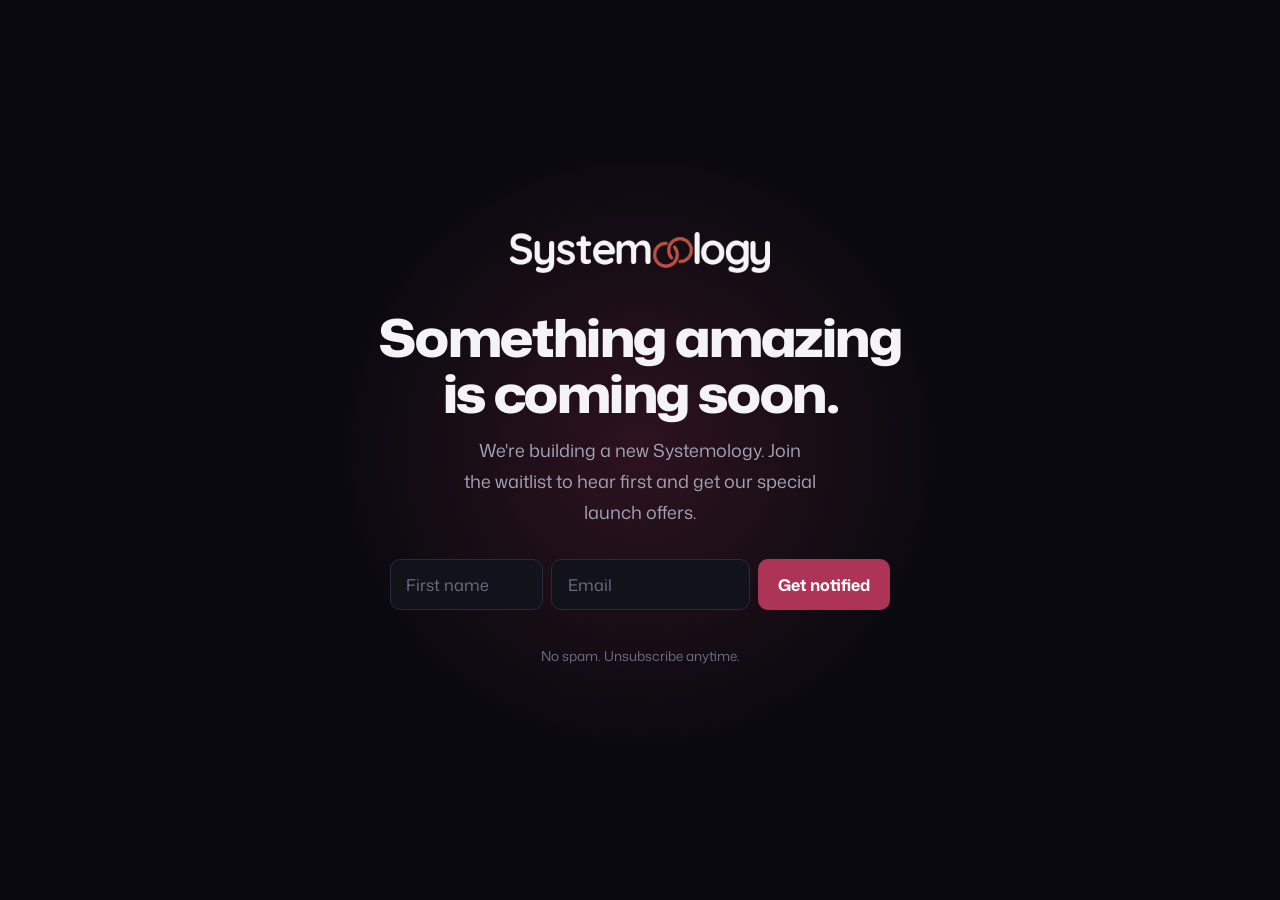
==== commit b6594811: "Coming-soon page: dark theme, hi-res logo, 20% smaller Co-Authored-By: Claude Opus 5.5 <noreply@anth" ====
--- a/index.html
+++ b/index.html
@@ -8,7 +8,7 @@
 <meta property="og:title" content="Systemology Agency">
 <meta property="og:description" content="Something amazing is coming soon. Join the waitlist for special launch offers.">
 <meta property="og:type" content="website">
-<meta name="theme-color" content="#ffffff">
+<meta name="theme-color" content="#09090f">
 <link rel="icon" type="image/png" href="/assets/favicon.png">
 <link rel="apple-touch-icon" href="/assets/favicon.png">
 <link rel="preconnect" href="https://fonts.googleapis.com">
@@ -19,7 +19,7 @@
 <body>
 <main class="soon">
   <div class="glow" aria-hidden="true"></div>
-  <img class="logo" src="/assets/logo.png" alt="Systemology" width="475" height="75">
+  <img class="logo" src="/assets/logo-dark.png" alt="Systemology" width="1412" height="219">
   <h1>Something amazing is coming soon.</h1>
   <p class="sub">We're building a new Systemology. Join the waitlist to hear first and get our special launch offers.</p>
 
--- a/assets/soon.css
+++ b/assets/soon.css
@@ -1,40 +1,40 @@
-/* Temporary coming-soon homepage. Light background so the logo shows in full color. */
+/* Temporary coming-soon homepage. Dark theme, DoW Pro palette. */
 :root{
-  --bg:#ffffff; --text:#14141c; --muted:#5d5e72; --line:#dcdce6;
-  --crimson:#ad3457; --crimson-deep:#943049; --green:#16a34a;
+  --bg:#09090f; --text:#f4f4f8; --muted:#a3a4b8; --faint:#6e6f85; --line:#2a2a38; --field:#12121b;
+  --crimson:#ad3457; --crimson-hi:#c43d64; --green:#3fb950;
   --sans:"Mona Sans", system-ui, -apple-system, "Segoe UI", sans-serif;
 }
 *{ box-sizing:border-box; margin:0; padding:0; }
 html{ font-size:18px; }
 body{ background:var(--bg); color:var(--text); font-family:var(--sans); line-height:1.7; -webkit-font-smoothing:antialiased; overflow-x:hidden; }
 
-.soon{ position:relative; min-height:100vh; min-height:100svh; display:flex; flex-direction:column; align-items:center; justify-content:center; text-align:center; padding:48px 16px; }
-.glow{ position:absolute; top:50%; left:50%; width:min(900px, 140vw); aspect-ratio:1; transform:translate(-50%,-50%); background:radial-gradient(circle, rgba(173,52,87,.12), rgba(173,52,87,0) 60%); pointer-events:none; z-index:-1; animation:breathe 6s ease-in-out infinite; }
+.soon{ position:relative; min-height:100vh; min-height:100svh; display:flex; flex-direction:column; align-items:center; justify-content:center; text-align:center; padding:40px 16px; isolation:isolate; }
+.glow{ position:absolute; top:50%; left:50%; width:min(720px, 130vw); aspect-ratio:1; transform:translate(-50%,-50%); background:radial-gradient(circle, rgba(173,52,87,.22), rgba(173,52,87,0) 62%); pointer-events:none; z-index:-1; animation:breathe 6s ease-in-out infinite; }
 @keyframes breathe{ 0%,100%{ opacity:.7; transform:translate(-50%,-50%) scale(.94); } 50%{ opacity:1; transform:translate(-50%,-50%) scale(1.04); } }
 
-.logo{ width:min(680px, 86vw); height:auto; margin-bottom:56px; animation:rise .9s cubic-bezier(.2,.7,.2,1) both; }
-h1{ font-size:clamp(2rem, 5.4vw, 3.6rem); font-weight:800; font-stretch:112%; letter-spacing:-.03em; line-height:1.08; max-width:16ch; text-wrap:balance; animation:rise .9s .15s cubic-bezier(.2,.7,.2,1) both; }
-.sub{ margin-top:18px; max-width:34ch; font-size:1.1rem; color:var(--muted); text-wrap:pretty; animation:rise .9s .3s cubic-bezier(.2,.7,.2,1) both; }
-@keyframes rise{ from{ opacity:0; transform:translateY(14px); } to{ opacity:1; transform:none; } }
+.logo{ width:min(260px, 58vw); height:auto; margin-bottom:36px; animation:rise .9s cubic-bezier(.2,.7,.2,1) both; }
+h1{ font-size:clamp(1.6rem, 4.3vw, 2.9rem); font-weight:800; font-stretch:112%; letter-spacing:-.03em; line-height:1.08; max-width:16ch; text-wrap:balance; animation:rise .9s .15s cubic-bezier(.2,.7,.2,1) both; }
+.sub{ margin-top:14px; max-width:36ch; font-size:1rem; color:var(--muted); text-wrap:pretty; animation:rise .9s .3s cubic-bezier(.2,.7,.2,1) both; }
+@keyframes rise{ from{ opacity:0; transform:translateY(12px); } to{ opacity:1; transform:none; } }
 
-.wl{ width:100%; max-width:620px; margin-top:40px; animation:rise .9s .45s cubic-bezier(.2,.7,.2,1) both; }
-.fields{ display:grid; grid-template-columns:minmax(0,1fr) minmax(0,1.3fr) auto; gap:10px; }
-.wl input{ font:inherit; font-size:1rem; color:var(--text); background:#fff; border:1px solid var(--line); border-radius:12px; padding:.8rem 1rem; min-width:0; transition:border-color .2s, box-shadow .2s; }
-.wl input::placeholder{ color:#8b8ca0; }
-.wl input:focus{ outline:none; border-color:var(--crimson); box-shadow:0 0 0 4px rgba(173,52,87,.15); }
-.wl button{ font:inherit; font-size:1rem; font-weight:700; color:#fff; background:var(--crimson); border:0; border-radius:12px; padding:.8rem 1.4rem; cursor:pointer; white-space:nowrap; transition:background .2s; }
-.wl button:hover{ background:var(--crimson-deep); }
-.wl button:focus-visible{ outline:3px solid rgba(173,52,87,.4); outline-offset:2px; }
+.wl{ width:100%; max-width:500px; margin-top:32px; animation:rise .9s .45s cubic-bezier(.2,.7,.2,1) both; }
+.fields{ display:grid; grid-template-columns:minmax(0,1fr) minmax(0,1.3fr) auto; gap:8px; }
+.wl input{ font:inherit; font-size:.9rem; color:var(--text); background:var(--field); border:1px solid var(--line); border-radius:10px; padding:.6rem .85rem; min-width:0; transition:border-color .2s, box-shadow .2s; }
+.wl input::placeholder{ color:var(--faint); }
+.wl input:focus{ outline:none; border-color:var(--crimson); box-shadow:0 0 0 3px rgba(173,52,87,.3); }
+.wl button{ font:inherit; font-size:.9rem; font-weight:700; color:#fff; background:var(--crimson); border:0; border-radius:10px; padding:.6rem 1.1rem; cursor:pointer; white-space:nowrap; transition:background .2s; }
+.wl button:hover{ background:var(--crimson-hi); }
+.wl button:focus-visible{ outline:3px solid rgba(196,61,100,.55); outline-offset:2px; }
 .wl button:disabled{ opacity:.6; cursor:wait; }
-.err{ min-height:1.7em; margin-top:10px; font-size:.85rem; color:var(--crimson-deep); }
-.done{ display:flex; align-items:center; justify-content:center; gap:10px; border:1px solid rgba(22,163,74,.35); background:rgba(22,163,74,.07); border-radius:12px; padding:1rem 1.2rem; font-size:1rem; }
+.err{ min-height:1.7em; margin-top:8px; font-size:.8rem; color:#f0708f; }
+.done{ display:flex; align-items:center; justify-content:center; gap:8px; border:1px solid rgba(63,185,80,.4); background:rgba(63,185,80,.08); border-radius:10px; padding:.8rem 1rem; font-size:.9rem; }
 .done[hidden], .fields[hidden]{ display:none; }
 .done svg{ flex:none; color:var(--green); }
-.fine{ margin-top:4px; font-size:.8rem; color:#8b8ca0; }
+.fine{ margin-top:2px; font-size:.75rem; color:var(--faint); }
 .sr{ position:absolute; width:1px; height:1px; overflow:hidden; clip:rect(0 0 0 0); white-space:nowrap; }
 
 @media (max-width:640px){
-  .logo{ margin-bottom:40px; }
+  .logo{ margin-bottom:28px; }
   .fields{ grid-template-columns:minmax(0,1fr); }
 }
 @media (prefers-reduced-motion:reduce){
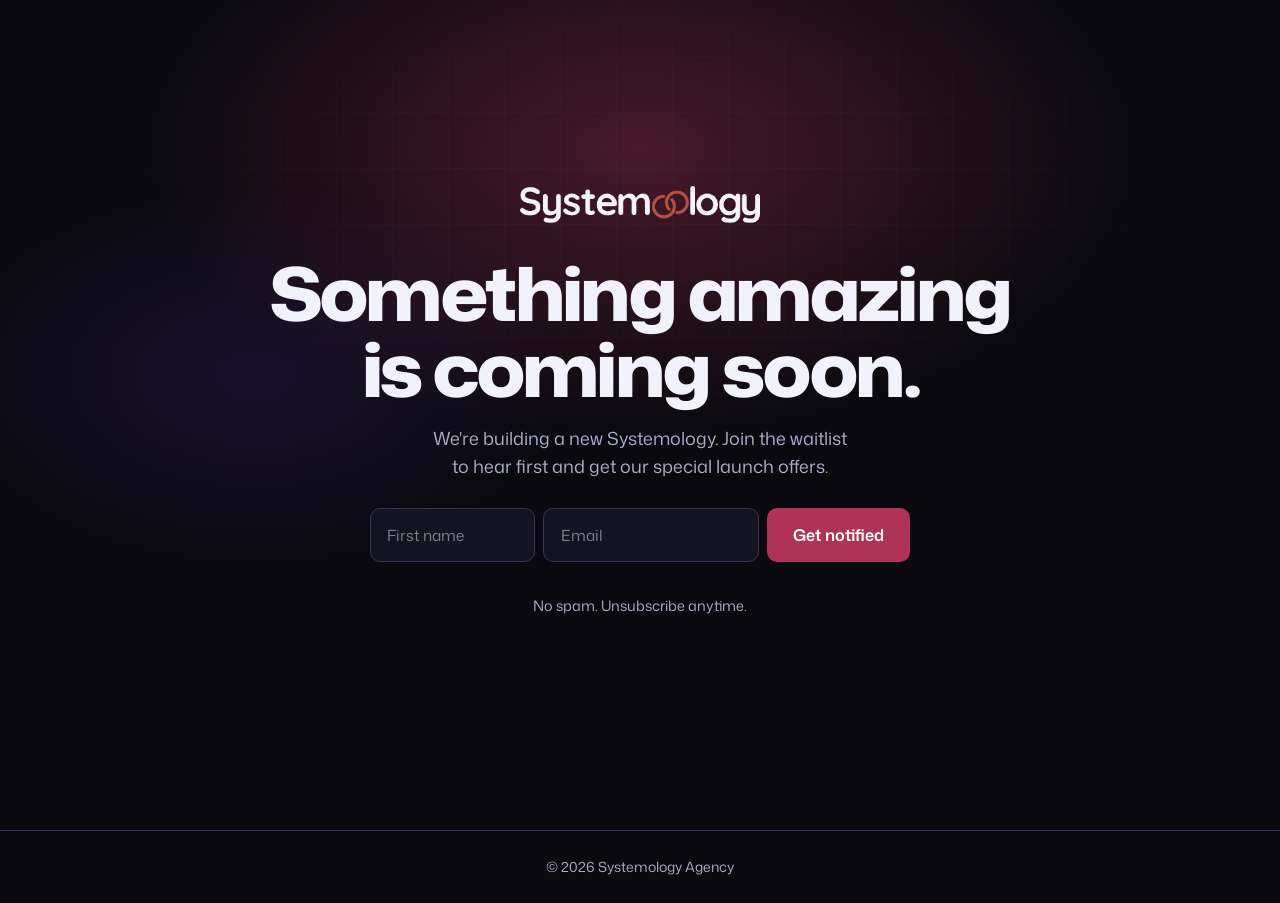
==== commit e88af53b: "Coming-soon page: rebuild on shared home.css format Co-Authored-By: Claude Opus 5.5 <noreply@anthrop" ====
--- a/index.html
+++ b/index.html
@@ -14,31 +14,36 @@
 <link rel="preconnect" href="https://fonts.googleapis.com">
 <link rel="preconnect" href="https://fonts.gstatic.com" crossorigin>
 <link href="https://fonts.googleapis.com/css2?family=Mona+Sans:wdth,wght@75..125,400..900&display=swap" rel="stylesheet">
-<link rel="stylesheet" href="/assets/soon.css">
+<link rel="stylesheet" href="/assets/home.css">
+<link rel="stylesheet" href="/assets/soon.css?v=3">
 </head>
 <body>
-<main class="soon">
-  <div class="glow" aria-hidden="true"></div>
-  <img class="logo" src="/assets/logo-dark.png" alt="Systemology" width="1412" height="219">
-  <h1>Something amazing is coming soon.</h1>
-  <p class="sub">We're building a new Systemology. Join the waitlist to hear first and get our special launch offers.</p>
+<main class="hero soon">
+  <div class="wrap">
+    <img class="logo seq d1" src="/assets/logo-dark.png?v=2" alt="Systemology" width="1412" height="219">
+    <h1 class="seq d2">Something amazing is coming soon.</h1>
+    <p class="sub seq d3">We're building a new Systemology. Join the waitlist to hear first and get our special launch offers.</p>
 
-  <form id="wl" class="wl" novalidate>
-    <div id="wl-fields" class="fields">
-      <label class="sr" for="wl-name">First name</label>
-      <input id="wl-name" name="first_name" type="text" autocomplete="given-name" placeholder="First name" required>
-      <label class="sr" for="wl-email">Email</label>
-      <input id="wl-email" name="email" type="email" autocomplete="email" placeholder="Email" required>
-      <button id="wl-submit" type="submit">Get notified</button>
-    </div>
-    <p id="wl-err" class="err" role="alert"></p>
-    <div id="wl-done" class="done" hidden>
-      <svg width="22" height="22" viewBox="0 0 16 16" fill="currentColor" aria-hidden="true"><path d="M13.78 4.22a.75.75 0 0 1 0 1.06l-7.25 7.25a.75.75 0 0 1-1.06 0L2.22 9.28a.75.75 0 0 1 1.06-1.06L6 10.94l6.72-6.72a.75.75 0 0 1 1.06 0Z"/></svg>
-      <p><b>You're on the list.</b> Watch your inbox for launch offers.</p>
-    </div>
-  </form>
-  <p class="fine">No spam. Unsubscribe anytime.</p>
+    <form id="wl" class="wl seq d4" novalidate>
+      <div id="wl-fields" class="fields">
+        <label class="sr" for="wl-name">First name</label>
+        <input id="wl-name" name="first_name" type="text" autocomplete="given-name" placeholder="First name" required>
+        <label class="sr" for="wl-email">Email</label>
+        <input id="wl-email" name="email" type="email" autocomplete="email" placeholder="Email" required>
+        <button id="wl-submit" class="btn primary" type="submit">Get notified</button>
+      </div>
+      <p id="wl-err" class="err" role="alert"></p>
+      <div id="wl-done" class="done" hidden>
+        <svg width="22" height="22" viewBox="0 0 16 16" fill="currentColor" aria-hidden="true"><path d="M13.78 4.22a.75.75 0 0 1 0 1.06l-7.25 7.25a.75.75 0 0 1-1.06 0L2.22 9.28a.75.75 0 0 1 1.06-1.06L6 10.94l6.72-6.72a.75.75 0 0 1 1.06 0Z"/></svg>
+        <p><b>You're on the list.</b> Watch your inbox for launch offers.</p>
+      </div>
+      <p class="fine">No spam. Unsubscribe anytime.</p>
+    </form>
+  </div>
 </main>
-<script src="/assets/soon.js"></script>
+<footer>
+  <div class="wrap"><div class="legal">&copy; 2026 Systemology Agency</div></div>
+</footer>
+<script src="/assets/soon.js?v=3"></script>
 </body>
 </html>
--- a/assets/home.css
+++ b/assets/home.css
@@ -0,0 +1,216 @@
+/* Systemology homepage (2026). Layout and motion patterns modeled on github.com/home,
+   palette from Deal of the Week Pro. Base type per Rule 153 (18px / 1.7). */
+:root{
+  --bg:#09090f; --panel:#13141f; --panel2:#1b1c2c; --panel3:#222338; --line:#36375a;
+  --text:#f2f2fc; --muted:#abacc8;
+  --crimson:#ad3457; --crimson-deep:#943049; --crimson-bg:rgba(173,52,87,.12); --crimson-line:rgba(173,52,87,.35);
+  --green:#22c55e; --green-bg:rgba(34,197,94,.12);
+  --sans:'Mona Sans', -apple-system, BlinkMacSystemFont, 'Segoe UI', Roboto, Helvetica, Arial, sans-serif;
+  --serif:Georgia, 'Times New Roman', Times, serif;
+  --maxw:1200px;
+}
+*{ box-sizing:border-box; margin:0; padding:0; }
+html{ font-size:18px; scroll-behavior:smooth; }
+body{ background:var(--bg); color:var(--text); font-family:var(--sans); line-height:1.7; -webkit-font-smoothing:antialiased; overflow-x:hidden; }
+img{ max-width:100%; display:block; }
+a{ color:inherit; }
+:focus-visible{ outline:2px solid var(--crimson); outline-offset:3px; border-radius:6px; }
+.wrap{ max-width:var(--maxw); margin:0 auto; padding:0 16px; }
+@media (min-width:700px){ .wrap{ padding:0 32px; } }
+
+/* buttons */
+.btn{ display:inline-flex; align-items:center; justify-content:center; gap:.5rem; font:600 .9rem/1 var(--sans); padding:.85rem 1.4rem; border-radius:10px; text-decoration:none; border:1px solid transparent; cursor:pointer; transition:background .15s, border-color .15s; white-space:nowrap; }
+.btn.primary{ background:var(--crimson); color:#fff; }
+.btn.primary:hover{ background:var(--crimson-deep); }
+.btn.ghost{ background:transparent; color:var(--text); border-color:var(--line); }
+.btn.ghost:hover{ border-color:var(--muted); }
+.btn.sm{ padding:.6rem 1rem; font-size:.8rem; }
+
+/* header + mega menu */
+.hdr{ position:sticky; top:0; z-index:40; background:rgba(9,9,15,.72); backdrop-filter:saturate(160%) blur(14px); -webkit-backdrop-filter:saturate(160%) blur(14px); border-bottom:1px solid transparent; transition:border-color .2s; }
+.hdr.scrolled{ border-bottom-color:rgba(54,55,90,.6); }
+.hdr .wrap{ display:flex; align-items:center; gap:28px; height:68px; }
+.brand img{ height:22px; width:auto; filter:invert(1) grayscale(1) brightness(2); }
+.menu{ display:flex; gap:4px; list-style:none; flex:1; }
+.menu > li{ position:relative; }
+.menu-btn{ background:none; border:0; color:var(--text); font:500 .85rem var(--sans); padding:.55rem .8rem; border-radius:8px; cursor:pointer; display:flex; align-items:center; gap:.35rem; }
+.menu-btn:hover, .menu > li.open .menu-btn{ background:var(--panel2); }
+.menu-btn svg{ transition:transform .2s; }
+.menu > li.open .menu-btn svg{ transform:rotate(180deg); }
+.mega{ position:absolute; top:calc(100% + 10px); left:0; min-width:420px; background:var(--panel); border:1px solid var(--line); border-radius:14px; padding:10px; box-shadow:0 24px 48px rgba(0,0,0,.5); opacity:0; transform:translateY(-6px); pointer-events:none; transition:opacity .16s, transform .16s; }
+.menu > li.open .mega{ opacity:1; transform:none; pointer-events:auto; }
+.mega a{ display:grid; grid-template-columns:36px 1fr; gap:12px; padding:10px 12px; border-radius:10px; text-decoration:none; }
+.mega a:hover{ background:var(--panel2); }
+.mega .ico{ width:36px; height:36px; border-radius:9px; background:var(--crimson-bg); border:1px solid var(--crimson-line); display:grid; place-items:center; color:#e2809c; }
+.mega b{ display:block; font-size:.85rem; font-weight:600; line-height:1.4; }
+.mega span{ display:block; font-size:.75rem; color:var(--muted); line-height:1.5; }
+.hdr-cta{ display:flex; gap:10px; }
+.menu .m-only{ display:none; }
+.burger{ display:none; background:none; border:1px solid var(--line); border-radius:8px; color:var(--text); width:40px; height:40px; cursor:pointer; margin-left:auto; }
+
+/* hero */
+.hero{ position:relative; padding:96px 0 0; text-align:center; isolation:isolate; }
+.hero::before{ content:""; position:absolute; inset:-120px 0 auto; height:900px; z-index:-1;
+  background:radial-gradient(ellipse 55% 45% at 50% 30%, rgba(173,52,87,.38), transparent 70%),
+             radial-gradient(ellipse 35% 30% at 20% 55%, rgba(96,52,173,.18), transparent 70%); }
+.hero::after{ content:""; position:absolute; inset:0 0 30%; z-index:-1; opacity:.5;
+  background-image:linear-gradient(rgba(54,55,90,.35) 1px, transparent 1px), linear-gradient(90deg, rgba(54,55,90,.35) 1px, transparent 1px);
+  background-size:56px 56px; mask-image:radial-gradient(ellipse 60% 60% at 50% 30%, #000 20%, transparent 75%); -webkit-mask-image:radial-gradient(ellipse 60% 60% at 50% 30%, #000 20%, transparent 75%); }
+.pill{ display:inline-flex; align-items:center; gap:.6rem; font-size:.78rem; color:var(--muted); background:rgba(19,20,31,.8); border:1px solid var(--line); border-radius:99px; padding:.35rem .9rem .35rem .4rem; text-decoration:none; margin-bottom:28px; }
+.pill i{ font-style:normal; background:var(--green-bg); color:var(--green); border-radius:99px; padding:.1rem .6rem; font-weight:600; }
+.pill:hover{ border-color:var(--muted); color:var(--text); }
+.hero h1{ font-size:clamp(2.6rem, 7.2vw, 5.4rem); font-weight:800; font-stretch:112%; line-height:1.02; letter-spacing:-.035em; max-width:14ch; margin:0 auto 24px; text-wrap:balance; }
+.hero .sub{ font-size:clamp(1.05rem, 2vw, 1.3rem); color:var(--muted); max-width:38ch; margin:0 auto 36px; line-height:1.55; }
+.hero .actions{ display:flex; gap:12px; justify-content:center; flex-wrap:wrap; }
+
+/* hero load sequence */
+.seq{ opacity:0; transform:translateY(14px); animation:rise .7s cubic-bezier(.2,.7,.2,1) forwards; }
+.seq.d1{ animation-delay:.08s } .seq.d2{ animation-delay:.18s } .seq.d3{ animation-delay:.28s } .seq.d4{ animation-delay:.45s }
+@keyframes rise{ to{ opacity:1; transform:none; } }
+
+/* system map: the hero's product window */
+.window{ margin:72px auto 0; max-width:1040px; text-align:left; background:linear-gradient(180deg, var(--panel) 0%, rgba(19,20,31,.92) 100%); border:1px solid var(--line); border-radius:16px; box-shadow:0 0 0 1px rgba(173,52,87,.08), 0 40px 120px -20px rgba(173,52,87,.35); overflow:hidden; }
+.window .bar{ display:flex; align-items:center; gap:14px; padding:12px 16px; border-bottom:1px solid var(--line); font-size:.75rem; color:var(--muted); }
+.dots{ display:flex; gap:6px; } .dots i{ width:10px; height:10px; border-radius:50%; background:var(--panel3); }
+.live{ margin-left:auto; display:flex; align-items:center; gap:.45rem; color:var(--green); font-weight:600; }
+.live::before{ content:""; width:7px; height:7px; border-radius:50%; background:var(--green); box-shadow:0 0 0 0 rgba(34,197,94,.6); animation:ping 2s infinite; }
+@keyframes ping{ 70%{ box-shadow:0 0 0 8px rgba(34,197,94,0); } 100%{ box-shadow:0 0 0 0 rgba(34,197,94,0); } }
+.flow{ position:relative; display:grid; grid-template-columns:repeat(5, 1fr); gap:14px; padding:40px 28px 28px; }
+.track{ position:absolute; left:calc(10% + 14px); right:calc(10% + 14px); top:64px; height:2px; background:var(--line); }
+.track::after{ content:""; position:absolute; inset:0; width:var(--fill, 0%); background:linear-gradient(90deg, var(--crimson-deep), var(--crimson)); transition:width .9s cubic-bezier(.4,0,.2,1); }
+.pulse{ position:absolute; top:-5px; left:var(--fill, 0%); width:12px; height:12px; margin-left:-6px; border-radius:50%; background:#fff; box-shadow:0 0 0 4px rgba(173,52,87,.45), 0 0 24px 6px rgba(173,52,87,.7); transition:left .9s cubic-bezier(.4,0,.2,1); z-index:1; }
+.node{ position:relative; text-align:center; }
+.node .dot{ width:50px; height:50px; margin:0 auto 14px; border-radius:14px; background:var(--panel2); border:1px solid var(--line); display:grid; place-items:center; color:var(--muted); transition:all .35s; position:relative; z-index:2; }
+.node.on .dot{ background:var(--crimson-bg); border-color:var(--crimson); color:#fff; box-shadow:0 0 28px rgba(173,52,87,.45); }
+.node b{ display:block; font-size:.82rem; font-weight:600; line-height:1.35; }
+.node span{ display:block; font-size:.72rem; color:var(--muted); line-height:1.45; margin-top:2px; }
+.log{ border-top:1px solid var(--line); padding:14px 28px 18px; font-size:.78rem; color:var(--muted); min-height:58px; display:flex; align-items:center; gap:.6rem; }
+.log b{ color:var(--text); font-weight:600; }
+.log .ok{ color:var(--green); flex:none; }
+.log .msg{ transition:opacity .25s; }
+
+/* sections */
+section{ padding:120px 0; }
+.head{ max-width:760px; margin-bottom:56px; }
+.head.center{ margin-left:auto; margin-right:auto; text-align:center; }
+.head h2{ font-size:clamp(2rem, 4.6vw, 3.4rem); font-weight:800; font-stretch:108%; letter-spacing:-.03em; line-height:1.08; margin-bottom:18px; text-wrap:balance; }
+.head p{ font-size:1.1rem; color:var(--muted); max-width:56ch; }
+.head.center p{ margin:0 auto; }
+
+/* offer tabs */
+.tabs{ display:flex; gap:6px; border-bottom:1px solid var(--line); position:relative; overflow-x:auto; scrollbar-width:none; }
+.tabs::-webkit-scrollbar{ display:none; }
+.tab{ background:none; border:0; color:var(--muted); font:600 .95rem var(--sans); padding:14px 18px 16px; cursor:pointer; white-space:nowrap; transition:color .15s; }
+.tab:hover, .tab[aria-selected="true"]{ color:var(--text); }
+.ink{ position:absolute; bottom:-1px; height:2px; background:var(--crimson); border-radius:2px; transition:left .3s cubic-bezier(.4,0,.2,1), width .3s cubic-bezier(.4,0,.2,1); }
+.panels{ margin-top:40px; }
+.panel{ display:grid; grid-template-columns:minmax(0,1fr) minmax(0,1.1fr); gap:56px; align-items:center; }
+.panel[hidden]{ display:none; }
+.panel.show{ animation:swap .45s cubic-bezier(.2,.7,.2,1); }
+@keyframes swap{ from{ opacity:0; transform:translateY(10px); } }
+.panel h3{ font-size:clamp(1.6rem, 3vw, 2.2rem); font-weight:700; letter-spacing:-.02em; line-height:1.15; margin-bottom:14px; }
+.panel p{ color:var(--muted); margin-bottom:22px; max-width:46ch; }
+.checks{ list-style:none; margin-bottom:30px; display:grid; gap:10px; }
+.checks li{ display:flex; gap:.7rem; align-items:flex-start; font-size:.95rem; }
+.checks svg{ flex:none; margin-top:.3rem; color:var(--crimson); }
+.shot{ border:1px solid var(--line); border-radius:16px; overflow:hidden; background:var(--panel); aspect-ratio:4/3; box-shadow:0 30px 80px -30px rgba(0,0,0,.8); }
+.shot img{ width:100%; height:100%; object-fit:cover; }
+
+/* nurture bento */
+.bento{ display:grid; grid-template-columns:repeat(4, minmax(0,1fr)); gap:16px; }
+.tile{ position:relative; background:var(--panel); border:1px solid var(--line); border-radius:18px; padding:28px; display:flex; flex-direction:column; overflow:hidden; text-decoration:none; isolation:isolate; }
+.tile::before{ content:""; position:absolute; inset:0; z-index:-1; opacity:0; transition:opacity .3s;
+  background:radial-gradient(420px circle at var(--mx, 50%) var(--my, 50%), rgba(173,52,87,.16), transparent 60%); }
+.tile:hover::before{ opacity:1; }
+.tile.big{ grid-column:span 2; grid-row:span 2; padding:40px; background:radial-gradient(ellipse 80% 70% at 100% 0%, rgba(173,52,87,.28), transparent 60%), var(--panel); }
+.tag{ align-self:flex-start; font-size:.7rem; font-weight:600; border-radius:99px; padding:.2rem .7rem; margin-bottom:18px; }
+.tag.on{ background:var(--green-bg); color:var(--green); }
+.tag.soon{ background:var(--panel3); color:var(--muted); }
+.tile h3{ font-size:1.15rem; font-weight:700; letter-spacing:-.01em; line-height:1.3; margin-bottom:8px; }
+.tile.big h3{ font-size:clamp(1.8rem, 3.4vw, 2.6rem); letter-spacing:-.025em; line-height:1.1; margin-bottom:16px; }
+.tile p{ font-size:.88rem; color:var(--muted); line-height:1.6; }
+.tile.big p{ font-size:1.05rem; max-width:38ch; }
+.tile .more{ margin-top:auto; padding-top:20px; font-size:.82rem; font-weight:600; color:#e2809c; }
+.price{ margin:26px 0 6px; font-size:2.6rem; font-weight:800; letter-spacing:-.03em; line-height:1; }
+.price small{ font-size:1rem; font-weight:500; color:var(--muted); letter-spacing:0; }
+.price s{ font-size:1rem; font-weight:500; color:var(--muted); margin-left:.5rem; }
+.fine{ font-size:.8rem !important; margin-bottom:26px; }
+.tile.big .btn{ align-self:flex-start; margin-top:auto; }
+
+/* stories */
+.quotes{ display:grid; grid-template-columns:repeat(3, minmax(0,1fr)); gap:16px; }
+.quote{ background:var(--panel); border:1px solid var(--line); border-radius:18px; padding:30px; display:flex; flex-direction:column; }
+.quote blockquote{ font-family:var(--serif); font-size:1rem; line-height:1.75; color:#dcdcef; margin-bottom:26px; }
+.who{ margin-top:auto; display:flex; align-items:center; gap:14px; }
+.who img{ width:52px; height:52px; border-radius:50%; object-fit:cover; border:1px solid var(--line); }
+.who b{ display:block; font-size:.9rem; line-height:1.3; }
+.who span{ display:block; font-size:.76rem; color:var(--muted); }
+
+/* about */
+.about{ display:grid; grid-template-columns:minmax(0,5fr) minmax(0,7fr); gap:72px; align-items:center; }
+.about .photo{ border-radius:20px; overflow:hidden; border:1px solid var(--line); aspect-ratio:4/3.4; }
+.about .photo img{ width:100%; height:100%; object-fit:cover; }
+.about h2{ font-size:clamp(1.9rem, 4vw, 2.8rem); font-weight:800; font-stretch:108%; letter-spacing:-.03em; line-height:1.1; margin-bottom:22px; }
+.about p{ color:var(--muted); margin-bottom:16px; max-width:56ch; }
+.about p.big{ color:var(--text); font-size:1.15rem; }
+.idea{ display:flex; gap:10px; flex-wrap:wrap; margin-top:28px; list-style:none; }
+.idea li{ font-size:.8rem; font-weight:600; border:1px solid var(--line); border-radius:99px; padding:.35rem .9rem; color:var(--muted); }
+.idea li:last-child{ border-color:var(--crimson-line); color:#e2809c; background:var(--crimson-bg); }
+
+/* closing */
+.closing{ position:relative; text-align:center; isolation:isolate; overflow:hidden; border-top:1px solid var(--line); }
+.closing::before{ content:""; position:absolute; left:50%; bottom:-280px; width:1100px; height:560px; transform:translateX(-50%); z-index:-1;
+  background:radial-gradient(ellipse at center, rgba(173,52,87,.45), transparent 65%); }
+.closing h2{ font-size:clamp(2.2rem, 5.6vw, 4.2rem); font-weight:800; font-stretch:112%; letter-spacing:-.035em; line-height:1.04; max-width:16ch; margin:0 auto 22px; text-wrap:balance; }
+.closing p{ color:var(--muted); font-size:1.15rem; margin-bottom:34px; }
+
+/* footer */
+footer{ border-top:1px solid var(--line); padding:64px 0 40px; font-size:.85rem; }
+.fgrid{ display:grid; grid-template-columns:2fr repeat(3, 1fr); gap:40px; }
+.fgrid img{ height:22px; width:auto; filter:invert(1) grayscale(1) brightness(2); margin-bottom:16px; }
+.fgrid p{ color:var(--muted); max-width:30ch; }
+.fgrid h4{ font-size:.85rem; font-weight:600; margin-bottom:14px; }
+.fgrid ul{ list-style:none; display:grid; gap:8px; }
+.fgrid a{ color:var(--muted); text-decoration:none; }
+.fgrid a:hover{ color:var(--text); text-decoration:underline; }
+.legal{ margin-top:56px; padding-top:24px; border-top:1px solid var(--line); color:var(--muted); font-size:.78rem; }
+
+/* responsive */
+@media (max-width:1000px){
+  .bento{ grid-template-columns:repeat(2, minmax(0,1fr)); }
+  .quotes{ grid-template-columns:1fr; max-width:640px; margin:0 auto; }
+  .fgrid{ grid-template-columns:1fr 1fr; }
+  .fgrid > div:first-child{ grid-column:1 / -1; }
+}
+@media (max-width:900px){
+  .menu, .hdr-cta{ display:none; }
+  .burger{ display:grid; place-items:center; }
+  .hdr.nav-open .menu{ display:flex; flex-direction:column; position:absolute; top:68px; left:0; right:0; background:var(--bg); border-bottom:1px solid var(--line); padding:12px 16px 20px; max-height:calc(100vh - 68px); overflow:auto; }
+  .menu .m-only{ display:block; padding:8px .6rem 0; }
+  .menu .m-only .btn{ width:100%; }
+  .mega{ position:static; min-width:0; box-shadow:none; border:0; background:none; padding:0 0 8px; display:none; opacity:1; transform:none; pointer-events:auto; }
+  .menu > li.open .mega{ display:block; }
+  .menu-btn{ width:100%; justify-content:space-between; font-size:1rem; padding:.8rem .6rem; }
+  .panel, .about{ grid-template-columns:1fr; gap:36px; }
+  .panel .shot{ order:-1; }
+  section{ padding:88px 0; }
+}
+@media (max-width:760px){
+  .flow{ grid-template-columns:1fr; gap:18px; padding:28px 20px; }
+  .track{ left:44px; right:auto; top:44px; bottom:44px; width:2px; height:auto; }
+  .track::after{ width:100%; height:var(--fill, 0%); }
+  .pulse{ left:-5px; top:var(--fill, 0%); margin:-6px 0 0; transition:top .9s cubic-bezier(.4,0,.2,1); }
+  .node{ display:grid; grid-template-columns:50px 1fr; gap:16px; text-align:left; align-items:center; }
+  .node .dot{ margin:0; }
+  .log{ padding:14px 20px 18px; }
+  .bento{ grid-template-columns:1fr; }
+  .tile.big{ grid-column:auto; grid-row:auto; padding:30px; }
+  .hero{ padding-top:64px; }
+  .window{ margin-top:52px; }
+  .hero .actions .btn{ width:100%; }
+  .fgrid{ grid-template-columns:1fr; }
+}
+@media (prefers-reduced-motion:reduce){
+  *, *::before, *::after{ animation-duration:.01ms !important; animation-iteration-count:1 !important; transition-duration:.01ms !important; }
+  html{ scroll-behavior:auto; }
+}
--- a/assets/soon.css
+++ b/assets/soon.css
@@ -1,42 +1,31 @@
-/* Temporary coming-soon homepage. Dark theme, DoW Pro palette. */
-:root{
-  --bg:#09090f; --text:#f4f4f8; --muted:#a3a4b8; --faint:#6e6f85; --line:#2a2a38; --field:#12121b;
-  --crimson:#ad3457; --crimson-hi:#c43d64; --green:#3fb950;
-  --sans:"Mona Sans", system-ui, -apple-system, "Segoe UI", sans-serif;
-}
-*{ box-sizing:border-box; margin:0; padding:0; }
-html{ font-size:18px; }
-body{ background:var(--bg); color:var(--text); font-family:var(--sans); line-height:1.7; -webkit-font-smoothing:antialiased; overflow-x:hidden; }
+/* Temporary coming-soon homepage. Builds on home.css (tokens, hero glow + grid, .btn, .seq).
+   Only coming-soon specifics live here. Sizes run about 20% under the homepage hero. */
+.soon{ min-height:calc(100svh - 70px); display:flex; align-items:center; padding:64px 0; }
+.soon .wrap{ width:100%; display:flex; flex-direction:column; align-items:center; }
 
-.soon{ position:relative; min-height:100vh; min-height:100svh; display:flex; flex-direction:column; align-items:center; justify-content:center; text-align:center; padding:40px 16px; isolation:isolate; }
-.glow{ position:absolute; top:50%; left:50%; width:min(720px, 130vw); aspect-ratio:1; transform:translate(-50%,-50%); background:radial-gradient(circle, rgba(173,52,87,.22), rgba(173,52,87,0) 62%); pointer-events:none; z-index:-1; animation:breathe 6s ease-in-out infinite; }
-@keyframes breathe{ 0%,100%{ opacity:.7; transform:translate(-50%,-50%) scale(.94); } 50%{ opacity:1; transform:translate(-50%,-50%) scale(1.04); } }
+.soon .logo{ width:min(240px, 56vw); height:auto; margin-bottom:32px; }
+.soon h1{ font-size:clamp(2.1rem, 5.8vw, 4.3rem); max-width:17ch; margin:0 auto 18px; }
+.soon .sub{ font-size:1rem; max-width:38ch; margin:0 auto 28px; }
 
-.logo{ width:min(260px, 58vw); height:auto; margin-bottom:36px; animation:rise .9s cubic-bezier(.2,.7,.2,1) both; }
-h1{ font-size:clamp(1.6rem, 4.3vw, 2.9rem); font-weight:800; font-stretch:112%; letter-spacing:-.03em; line-height:1.08; max-width:16ch; text-wrap:balance; animation:rise .9s .15s cubic-bezier(.2,.7,.2,1) both; }
-.sub{ margin-top:14px; max-width:36ch; font-size:1rem; color:var(--muted); text-wrap:pretty; animation:rise .9s .3s cubic-bezier(.2,.7,.2,1) both; }
-@keyframes rise{ from{ opacity:0; transform:translateY(12px); } to{ opacity:1; transform:none; } }
-
-.wl{ width:100%; max-width:500px; margin-top:32px; animation:rise .9s .45s cubic-bezier(.2,.7,.2,1) both; }
+.wl{ width:100%; max-width:540px; }
 .fields{ display:grid; grid-template-columns:minmax(0,1fr) minmax(0,1.3fr) auto; gap:8px; }
-.wl input{ font:inherit; font-size:.9rem; color:var(--text); background:var(--field); border:1px solid var(--line); border-radius:10px; padding:.6rem .85rem; min-width:0; transition:border-color .2s, box-shadow .2s; }
-.wl input::placeholder{ color:var(--faint); }
-.wl input:focus{ outline:none; border-color:var(--crimson); box-shadow:0 0 0 3px rgba(173,52,87,.3); }
-.wl button{ font:inherit; font-size:.9rem; font-weight:700; color:#fff; background:var(--crimson); border:0; border-radius:10px; padding:.6rem 1.1rem; cursor:pointer; white-space:nowrap; transition:background .2s; }
-.wl button:hover{ background:var(--crimson-hi); }
-.wl button:focus-visible{ outline:3px solid rgba(196,61,100,.55); outline-offset:2px; }
-.wl button:disabled{ opacity:.6; cursor:wait; }
-.err{ min-height:1.7em; margin-top:8px; font-size:.8rem; color:#f0708f; }
-.done{ display:flex; align-items:center; justify-content:center; gap:8px; border:1px solid rgba(63,185,80,.4); background:rgba(63,185,80,.08); border-radius:10px; padding:.8rem 1rem; font-size:.9rem; }
+.wl input{ font:inherit; font-size:.85rem; color:var(--text); background:var(--panel); border:1px solid var(--line); border-radius:10px; padding:.7rem .9rem; min-width:0; transition:border-color .15s, box-shadow .15s; }
+.wl input::placeholder{ color:var(--muted); opacity:.7; }
+.wl input:focus{ outline:none; border-color:var(--crimson); box-shadow:0 0 0 3px var(--crimson-bg); }
+.wl .btn:disabled{ opacity:.6; cursor:wait; }
+.err{ min-height:1.7em; margin-top:8px; font-size:.78rem; color:#e2809c; }
+.done{ display:flex; align-items:center; justify-content:center; gap:8px; border:1px solid rgba(34,197,94,.35); background:var(--green-bg); border-radius:10px; padding:.8rem 1rem; font-size:.85rem; }
 .done[hidden], .fields[hidden]{ display:none; }
 .done svg{ flex:none; color:var(--green); }
-.fine{ margin-top:2px; font-size:.75rem; color:var(--faint); }
+.fine{ font-size:.75rem; color:var(--muted); }
 .sr{ position:absolute; width:1px; height:1px; overflow:hidden; clip:rect(0 0 0 0); white-space:nowrap; }
 
+.soon + footer{ padding:0 0 24px; }
+.soon + footer .legal{ margin-top:0; border-top:0; text-align:center; }
+
 @media (max-width:640px){
-  .logo{ margin-bottom:28px; }
   .fields{ grid-template-columns:minmax(0,1fr); }
 }
 @media (prefers-reduced-motion:reduce){
-  .glow, .logo, h1, .sub, .wl{ animation:none; }
+  .seq{ animation:none; opacity:1; transform:none; }
 }
